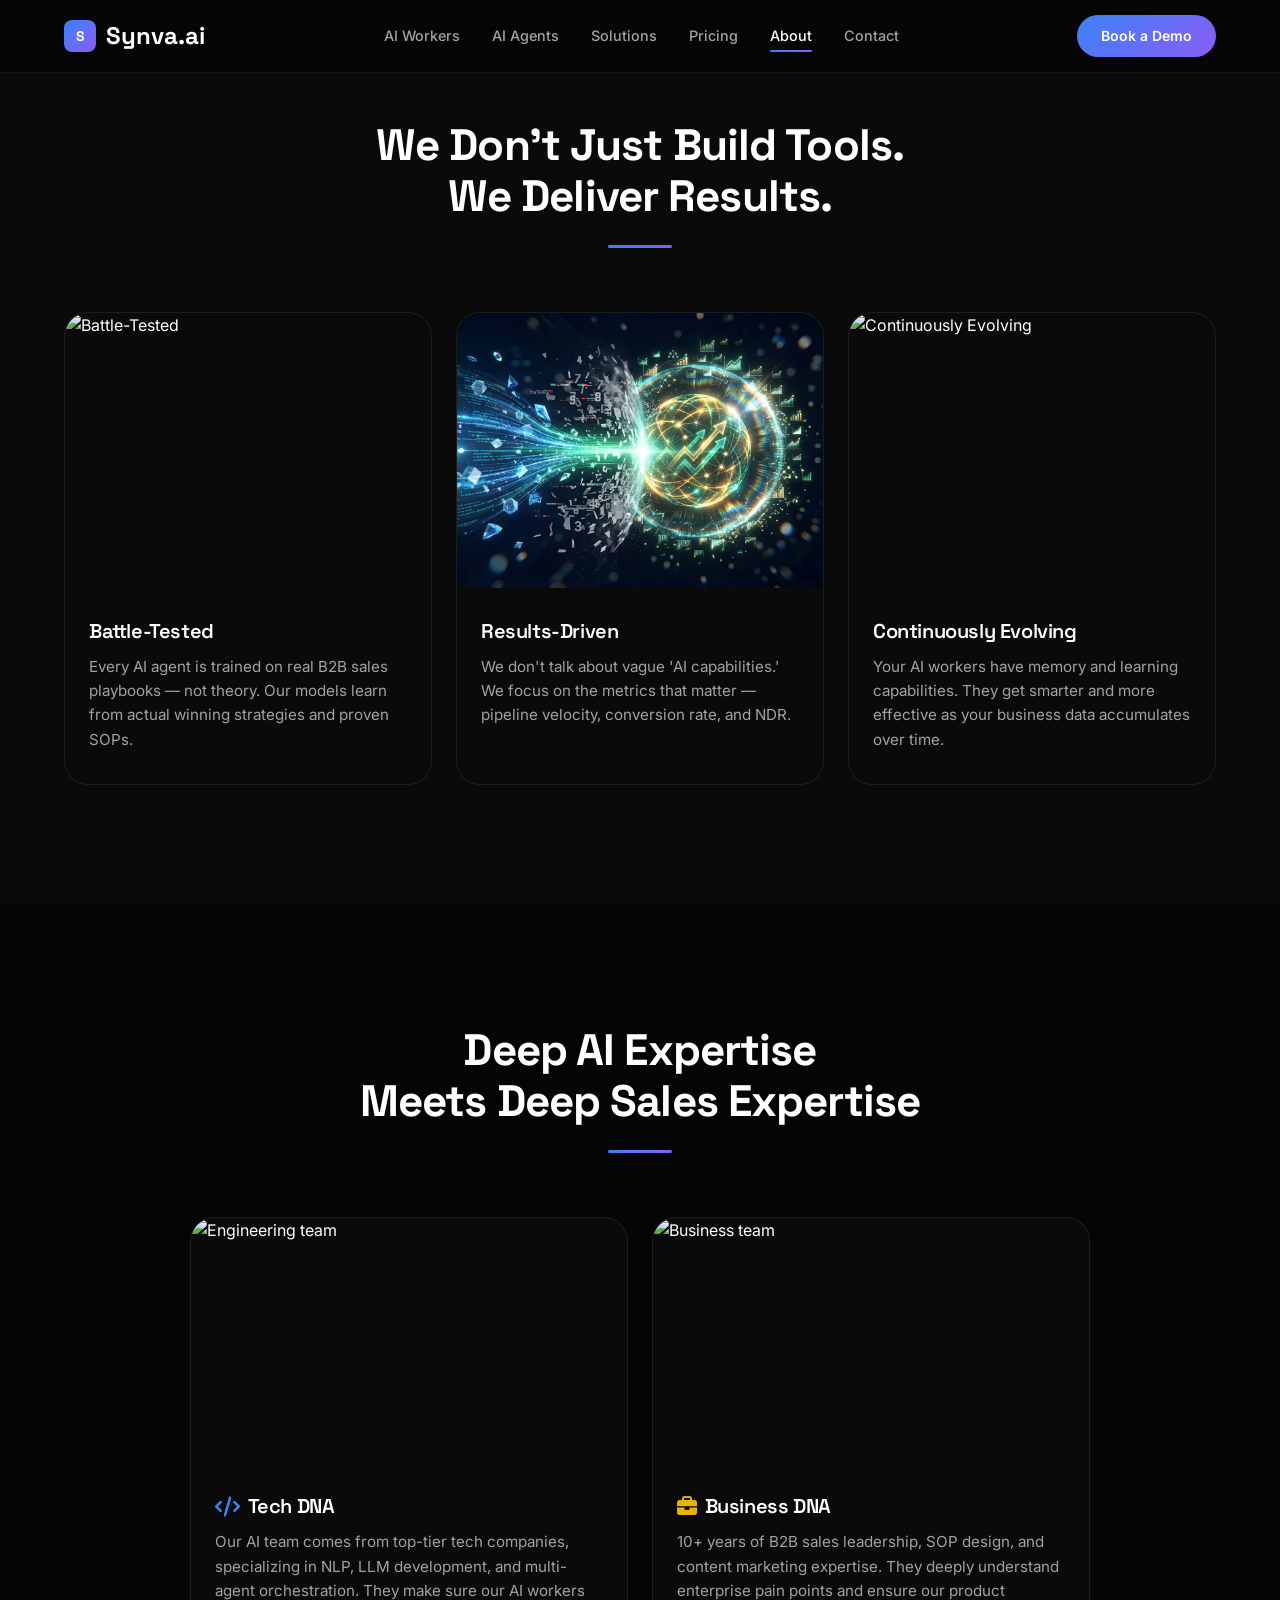
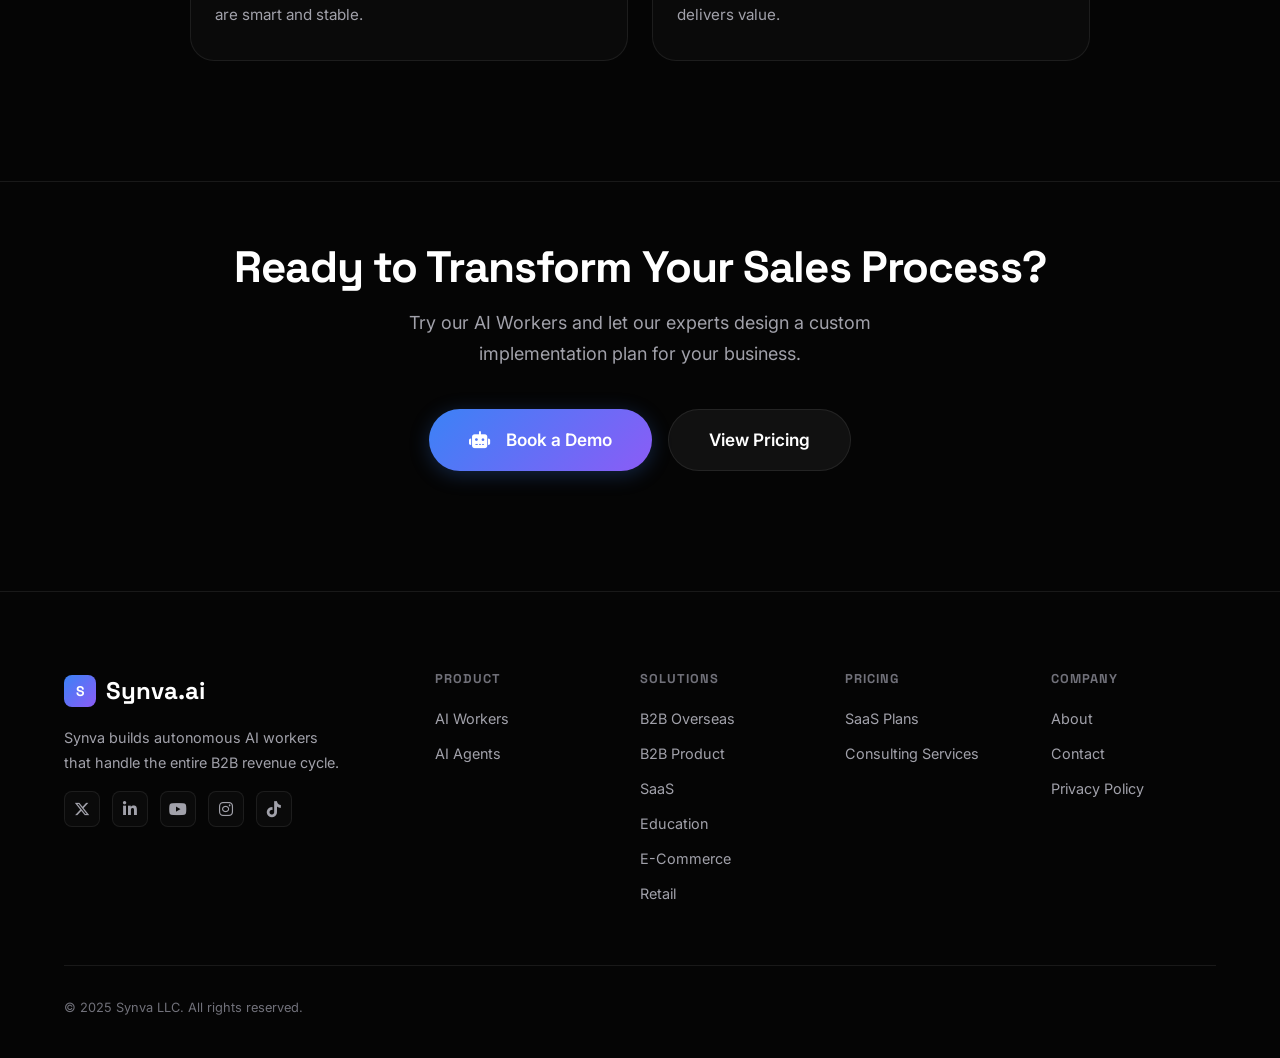
==== about.html @ fd2d0464 "feat: init english website" ====
<!DOCTYPE html>
<html lang="en">
<head>
  <meta charset="UTF-8">
  <meta name="viewport" content="width=device-width, initial-scale=1.0">
  <title>About — Bringing Human Value Back to B2B Sales | Synva.ai</title>
  <meta name="description" content="Synva was built by AI engineers and B2B sales veterans with one mission: free humans from repetitive sales tasks so they can focus on building trust and strategy.">
  <link rel="icon" href="favicon.ico">
  <link rel="stylesheet" href="css/style.css">
  <link rel="stylesheet" href="https://cdnjs.cloudflare.com/ajax/libs/font-awesome/6.5.1/css/all.min.css">
  <style>
    /* Full-width image stacking for the About page infographics */
    .about-posters {
      display: flex;
      flex-direction: column;
      align-items: center;
      width: 100%;
      max-width: var(--max-width);
      margin: 0 auto;
      padding: 40px var(--section-px);
    }
    
    .about-posters img {
      width: 100%;
      height: auto;
      display: block;
      margin-bottom: 32px;
      border-radius: var(--radius-xl);
      box-shadow: 0 10px 40px rgba(0,0,0,0.2);
    }

    .about-posters img:last-child {
      margin-bottom: 0;
    }
  </style>
</head>
<body>

  <!-- ===== Header ===== -->
  <header class="header">
    <div class="header__inner">
      <a href="index.html" class="header__logo"><div class="header__logo-icon">S</div>Synva.ai</a>
      <nav class="header__nav">
        <a href="product.html">AI Workers</a>
        <a href="agents.html">AI Agents</a>
        <a href="solutions.html">Solutions</a>
        <a href="pricing.html">Pricing</a>
        <a href="about.html" class="active">About</a>
        <a href="contact.html">Contact</a>
      </nav>
      <a href="contact.html" class="header__cta header__cta-desktop">Book a Demo</a>
      <button class="header__mobile-btn" aria-label="Toggle Menu"><span></span><span></span><span></span></button>
    </div>
  </header>

  <!-- ===== Values (3 items) ===== -->
  <section class="section section--alt">
    <div class="container">
      <div class="section-header reveal">
        <h2>We Don't Just Build Tools.<br>We Deliver Results.</h2>
        <div class="section-header__line"></div>
      </div>

      <div class="grid grid--3 reveal">
        <!-- 01 -->
        <div class="card" style="background: var(--color-bg-alt); border: 1px solid var(--color-border); padding: 0; overflow: hidden; border-radius: var(--radius-xl);">
          <div class="card__image-wrapper" style="border-radius: 0; margin-bottom: 0;">
            <img src="images/about/01%20About%20US.jpeg" alt="Battle-Tested" style="width: 100%; aspect-ratio: 4/3; object-fit: cover; display: block;">
          </div>
          <div class="card__body" style="padding: 32px 24px;">
            <h4 class="card__title" style="margin-bottom: 12px; font-size: 1.25rem;">Battle-Tested</h4>
            <p class="card__desc">Every AI agent is trained on real B2B sales playbooks — not theory. Our models learn from actual winning strategies and proven SOPs.</p>
          </div>
        </div>
        <!-- 02 -->
        <div class="card" style="background: var(--color-bg-alt); border: 1px solid var(--color-border); padding: 0; overflow: hidden; border-radius: var(--radius-xl);">
          <div class="card__image-wrapper" style="border-radius: 0; margin-bottom: 0;">
            <img src="images/about/02%20About%20US.png" alt="Results-Driven" style="width: 100%; aspect-ratio: 4/3; object-fit: cover; display: block;">
          </div>
          <div class="card__body" style="padding: 32px 24px;">
            <h4 class="card__title" style="margin-bottom: 12px; font-size: 1.25rem;">Results-Driven</h4>
            <p class="card__desc">We don't talk about vague 'AI capabilities.' We focus on the metrics that matter — pipeline velocity, conversion rate, and NDR.</p>
          </div>
        </div>
        <!-- 03 -->
        <div class="card" style="background: var(--color-bg-alt); border: 1px solid var(--color-border); padding: 0; overflow: hidden; border-radius: var(--radius-xl);">
          <div class="card__image-wrapper" style="border-radius: 0; margin-bottom: 0;">
            <img src="images/about/03%20About%20US.jpeg" alt="Continuously Evolving" style="width: 100%; aspect-ratio: 4/3; object-fit: cover; display: block;">
          </div>
          <div class="card__body" style="padding: 32px 24px;">
            <h4 class="card__title" style="margin-bottom: 12px; font-size: 1.25rem;">Continuously Evolving</h4>
            <p class="card__desc">Your AI workers have memory and learning capabilities. They get smarter and more effective as your business data accumulates over time.</p>
          </div>
        </div>
      </div>
    </div>
  </section>

  <!-- ===== Team (2 items) text + image ====== -->
  <section class="section">
    <div class="container">
      <div class="section-header reveal">
        <h2>Deep AI Expertise<br>Meets Deep Sales Expertise</h2>
        <div class="section-header__line"></div>
      </div>

      <div class="grid grid--2 reveal" style="max-width: 900px; margin: 0 auto;">
        <!-- 04 -->
        <div class="card" style="background: var(--color-bg-alt); border: 1px solid var(--color-border); padding: 0; overflow: hidden; border-radius: var(--radius-xl);">
          <div class="card__image-wrapper" style="border-radius: 0; margin-bottom: 0;">
            <img src="images/about/04%20About%20US.png" alt="Engineering team" style="width: 100%; aspect-ratio: 16/9; object-fit: cover; display: block;">
          </div>
          <div class="card__body" style="padding: 32px 24px;">
            <h4 class="card__title" style="margin-bottom: 12px; font-size: 1.25rem; display: flex; align-items: center; gap: 8px;"><i class="fas fa-code" style="color: var(--color-blue);"></i> Tech DNA</h4>
            <p class="card__desc">Our AI team comes from top-tier tech companies, specializing in NLP, LLM development, and multi-agent orchestration. They make sure our AI workers are smart and stable.</p>
          </div>
        </div>
        <!-- 05 -->
        <div class="card" style="background: var(--color-bg-alt); border: 1px solid var(--color-border); padding: 0; overflow: hidden; border-radius: var(--radius-xl);">
          <div class="card__image-wrapper" style="border-radius: 0; margin-bottom: 0;">
            <img src="images/about/05%20About%20US.jpeg" alt="Business team" style="width: 100%; aspect-ratio: 16/9; object-fit: cover; display: block;">
          </div>
          <div class="card__body" style="padding: 32px 24px;">
            <h4 class="card__title" style="margin-bottom: 12px; font-size: 1.25rem; display: flex; align-items: center; gap: 8px;"><i class="fas fa-briefcase" style="color: var(--color-yellow);"></i> Business DNA</h4>
            <p class="card__desc">10+ years of B2B sales leadership, SOP design, and content marketing expertise. They deeply understand enterprise pain points and ensure our product delivers value.</p>
          </div>
        </div>
      </div>
    </div>
  </section>

  <!-- ===== CTA ===== -->
  <section class="section section--border-top text-center" style="padding-top: 60px;">
    <div class="container reveal">
      <h2 style="margin-bottom: 16px;">Ready to Transform Your Sales Process?</h2>
      <p style="margin-bottom: 40px; max-width: 520px; margin-left: auto; margin-right: auto;">Try our AI Workers and let our experts design a custom implementation plan for your business.</p>
      <div class="hero__actions">
        <a href="contact.html" class="btn btn--primary btn--lg"><i class="fas fa-robot" style="margin-right: 8px;"></i> Book a Demo</a>
        <a href="pricing.html" class="btn btn--secondary btn--lg">View Pricing</a>
      </div>
    </div>
  </section>

  <footer class="footer">
    <div class="container">
      <div class="footer__grid">
        <div class="footer__brand">
          <a href="index.html" class="header__logo" style="margin-bottom: 8px;"><div class="header__logo-icon">S</div>Synva.ai</a>
          <p>Synva builds autonomous AI workers that handle the entire B2B revenue cycle.</p>
          <div style="display: flex; gap: 12px; margin-top: 16px;">
            <a href="#" target="_blank" aria-label="X" style="width: 36px; height: 36px; border-radius: 8px; background: var(--color-bg-alt); border: 1px solid var(--color-border); display: flex; align-items: center; justify-content: center; color: var(--color-text-secondary); transition: var(--transition-base);"><i class="fab fa-x-twitter"></i></a>
            <a href="#" target="_blank" aria-label="LinkedIn" style="width: 36px; height: 36px; border-radius: 8px; background: var(--color-bg-alt); border: 1px solid var(--color-border); display: flex; align-items: center; justify-content: center; color: var(--color-text-secondary); transition: var(--transition-base);"><i class="fab fa-linkedin-in"></i></a>
            <a href="#" target="_blank" aria-label="YouTube" style="width: 36px; height: 36px; border-radius: 8px; background: var(--color-bg-alt); border: 1px solid var(--color-border); display: flex; align-items: center; justify-content: center; color: var(--color-text-secondary); transition: var(--transition-base);"><i class="fab fa-youtube"></i></a>
            <a href="#" target="_blank" aria-label="Instagram" style="width: 36px; height: 36px; border-radius: 8px; background: var(--color-bg-alt); border: 1px solid var(--color-border); display: flex; align-items: center; justify-content: center; color: var(--color-text-secondary); transition: var(--transition-base);"><i class="fab fa-instagram"></i></a>
            <a href="#" target="_blank" aria-label="TikTok" style="width: 36px; height: 36px; border-radius: 8px; background: var(--color-bg-alt); border: 1px solid var(--color-border); display: flex; align-items: center; justify-content: center; color: var(--color-text-secondary); transition: var(--transition-base);"><i class="fab fa-tiktok"></i></a>
          </div>
        </div>
        <div><h4 class="footer__heading">Product</h4><div class="footer__links"><a href="product.html">AI Workers</a><a href="agents.html">AI Agents</a></div></div>
        <div><h4 class="footer__heading">Solutions</h4><div class="footer__links"><a href="solutions.html#b2b-overseas">B2B Overseas</a><a href="solutions.html#b2b-industrial">B2B Product</a><a href="solutions.html#saas">SaaS</a><a href="solutions.html#education">Education</a><a href="solutions.html#ecommerce">E-Commerce</a><a href="solutions.html#retail">Retail</a></div></div>
        <div><h4 class="footer__heading">Pricing</h4><div class="footer__links"><a href="pricing.html">SaaS Plans</a><a href="pricing.html">Consulting Services</a></div></div>
        <div><h4 class="footer__heading">Company</h4><div class="footer__links"><a href="about.html">About</a><a href="contact.html">Contact</a><a href="privacy.html">Privacy Policy</a></div></div>
      </div>
      <div class="footer__bottom">
        <span>&copy; 2025 Synva LLC. All rights reserved.</span>
      </div>
    </div>
  </footer>

  <script src="js/main.js"></script>
</body>
</html>
---- css/style.css ----
/* ================================================================
   Agent.AI — English Static Site
   Design System & Global Styles
   ================================================================ */

/* --- Google Fonts --- */
@import url('https://fonts.googleapis.com/css2?family=Inter:wght@300;400;500;600;700;800;900&family=Space+Grotesk:wght@400;500;600;700&display=swap');

/* --- CSS Custom Properties --- */
:root {
  /* Colors */
  --color-bg: #050505;
  --color-bg-alt: #0a0a0a;
  --color-bg-card: #111111;
  --color-bg-elevated: #1a1a1a;
  --color-text: #ffffff;
  --color-text-secondary: #a1a1aa;
  --color-text-muted: #71717a;
  --color-border: rgba(255, 255, 255, 0.08);
  --color-border-hover: rgba(255, 255, 255, 0.15);

  /* Accent Colors */
  --color-blue: #3b82f6;
  --color-blue-glow: rgba(59, 130, 246, 0.15);
  --color-purple: #8b5cf6;
  --color-purple-glow: rgba(139, 92, 246, 0.15);
  --color-green: #22c55e;
  --color-yellow: #eab308;
  --color-pink: #ec4899;

  /* Gradients */
  --gradient-accent: linear-gradient(135deg, #3b82f6, #8b5cf6);
  --gradient-accent-hover: linear-gradient(135deg, #60a5fa, #a78bfa);
  --gradient-hero-bg: radial-gradient(ellipse at top, rgba(59, 130, 246, 0.08) 0%, #050505 60%);
  --gradient-glow: radial-gradient(circle, rgba(59, 130, 246, 0.12) 0%, transparent 70%);

  /* Typography */
  --font-body: 'Inter', -apple-system, BlinkMacSystemFont, 'Segoe UI', sans-serif;
  --font-heading: 'Space Grotesk', 'Inter', sans-serif;

  /* Spacing */
  --section-py: 120px;
  --section-px: 24px;
  --max-width: 1200px;
  --max-width-narrow: 800px;

  /* Borders */
  --radius-sm: 8px;
  --radius-md: 12px;
  --radius-lg: 16px;
  --radius-xl: 24px;
  --radius-full: 9999px;

  /* Transitions */
  --transition-fast: 150ms ease;
  --transition-base: 300ms ease;
  --transition-slow: 500ms cubic-bezier(0.4, 0, 0.2, 1);
}

/* --- Reset & Base --- */
*,
*::before,
*::after {
  margin: 0;
  padding: 0;
  box-sizing: border-box;
}

html {
  scroll-behavior: smooth;
  -webkit-font-smoothing: antialiased;
  -moz-osx-font-smoothing: grayscale;
}

body {
  font-family: var(--font-body);
  background: var(--color-bg);
  color: var(--color-text);
  line-height: 1.6;
  overflow-x: hidden;
}

a {
  color: inherit;
  text-decoration: none;
}

img {
  max-width: 100%;
  display: block;
}

ul, ol {
  list-style: none;
}

button {
  font-family: inherit;
  cursor: pointer;
  border: none;
  background: none;
}

/* --- Typography --- */
h1, h2, h3, h4, h5, h6 {
  font-family: var(--font-heading);
  font-weight: 700;
  line-height: 1.15;
  letter-spacing: -0.02em;
}

h1 { font-size: clamp(2.5rem, 6vw, 4.5rem); }
h2 { font-size: clamp(1.75rem, 4vw, 2.75rem); }
h3 { font-size: clamp(1.25rem, 2.5vw, 1.75rem); }
h4 { font-size: 1.125rem; }

p {
  color: var(--color-text-secondary);
  font-size: 1.125rem;
  line-height: 1.7;
}

.text-gradient {
  background: var(--gradient-accent);
  -webkit-background-clip: text;
  -webkit-text-fill-color: transparent;
  background-clip: text;
}

.text-muted {
  color: var(--color-text-muted);
}

/* --- Layout --- */
.container {
  max-width: var(--max-width);
  margin: 0 auto;
  padding: 0 var(--section-px);
}

.container--narrow {
  max-width: var(--max-width-narrow);
}

.section {
  padding: var(--section-py) 0;
  position: relative;
}

.section--alt {
  background: var(--color-bg-alt);
}

.section--border-top {
  border-top: 1px solid var(--color-border);
}

.text-center {
  text-align: center;
}

/* --- Header / Navigation --- */
.header {
  position: fixed;
  top: 0;
  left: 0;
  right: 0;
  z-index: 1000;
  background: rgba(5, 5, 5, 0.8);
  backdrop-filter: blur(20px);
  -webkit-backdrop-filter: blur(20px);
  border-bottom: 1px solid var(--color-border);
  transition: var(--transition-base);
}

.header__inner {
  max-width: var(--max-width);
  margin: 0 auto;
  padding: 0 var(--section-px);
  display: flex;
  align-items: center;
  justify-content: space-between;
  height: 72px;
}

.header__logo {
  font-family: var(--font-heading);
  font-size: 1.5rem;
  font-weight: 700;
  color: var(--color-text);
  display: flex;
  align-items: center;
  gap: 10px;
}

.header__logo-icon {
  width: 32px;
  height: 32px;
  background: var(--gradient-accent);
  border-radius: var(--radius-sm);
  display: flex;
  align-items: center;
  justify-content: center;
  font-size: 0.875rem;
  font-weight: 800;
}

.header__nav {
  display: flex;
  align-items: center;
  gap: 32px;
}

.header__nav a {
  font-size: 0.9rem;
  font-weight: 500;
  color: var(--color-text-secondary);
  transition: var(--transition-fast);
  position: relative;
}

.header__nav a:hover,
.header__nav a.active {
  color: var(--color-text);
}

.header__nav a::after {
  content: '';
  position: absolute;
  bottom: -4px;
  left: 0;
  width: 0;
  height: 2px;
  background: var(--gradient-accent);
  transition: var(--transition-base);
  border-radius: 1px;
}

.header__nav a:hover::after,
.header__nav a.active::after {
  width: 100%;
}

.header__cta {
  display: inline-flex;
  align-items: center;
  gap: 8px;
  padding: 10px 24px;
  background: var(--gradient-accent);
  color: white;
  font-size: 0.875rem;
  font-weight: 600;
  border-radius: var(--radius-full);
  transition: var(--transition-base);
}

.header__cta:hover {
  background: var(--gradient-accent-hover);
  transform: translateY(-1px);
  box-shadow: 0 8px 30px rgba(59, 130, 246, 0.3);
}

/* Mobile Menu Button */
.header__mobile-btn {
  display: none;
  flex-direction: column;
  gap: 5px;
  padding: 4px;
  cursor: pointer;
}

.header__mobile-btn span {
  display: block;
  width: 24px;
  height: 2px;
  background: var(--color-text);
  border-radius: 2px;
  transition: var(--transition-base);
}

/* --- Buttons --- */
.btn {
  display: inline-flex;
  align-items: center;
  justify-content: center;
  gap: 8px;
  font-family: var(--font-body);
  font-weight: 600;
  border-radius: var(--radius-full);
  transition: var(--transition-base);
  cursor: pointer;
  white-space: nowrap;
}

.btn--lg {
  padding: 16px 40px;
  font-size: 1.075rem;
}

.btn--md {
  padding: 12px 28px;
  font-size: 0.95rem;
}

.btn--sm {
  padding: 8px 20px;
  font-size: 0.85rem;
}

.btn--primary {
  background: var(--gradient-accent);
  color: white;
  box-shadow: 0 4px 20px rgba(59, 130, 246, 0.25);
}

.btn--primary:hover {
  background: var(--gradient-accent-hover);
  transform: translateY(-2px);
  box-shadow: 0 8px 30px rgba(59, 130, 246, 0.4);
}

.btn--secondary {
  background: rgba(255, 255, 255, 0.05);
  color: white;
  border: 1px solid var(--color-border);
}

.btn--secondary:hover {
  background: rgba(255, 255, 255, 0.1);
  border-color: var(--color-border-hover);
}

.btn--white {
  background: white;
  color: #0a0a0a;
}

.btn--white:hover {
  background: #f0f0f0;
  transform: translateY(-2px);
  box-shadow: 0 8px 30px rgba(255, 255, 255, 0.15);
}

.btn--outline-blue {
  background: transparent;
  color: var(--color-blue);
  border: 1px solid var(--color-blue);
}

.btn--outline-blue:hover {
  background: var(--color-blue);
  color: white;
}

/* --- Cards --- */
.card {
  background: transparent;
  border: 1px solid transparent;
  border-radius: var(--radius-xl);
  overflow: hidden;
  transition: var(--transition-base);
}

.card:hover {
  transform: translateY(-4px);
}

.card__image {
  width: 100%;
  height: auto;
  opacity: 1;
  display: block;
  transition: var(--transition-slow);
}

.card:hover .card__image {
  opacity: 1;
  transform: scale(1.03);
}

.card__image-wrapper {
  overflow: hidden;
  position: relative;
  border-radius: var(--radius-xl);
  isolation: isolate;
  transform: translateZ(0);
}

.card__body {
  padding: 24px;
}

.card__title {
  font-size: 1.25rem;
  font-weight: 600;
  margin-bottom: 8px;
}

.card__desc {
  font-size: 0.95rem;
  color: var(--color-text-secondary);
  line-height: 1.6;
}

/* --- Badge / Tag --- */
.badge {
  display: inline-flex;
  align-items: center;
  gap: 6px;
  padding: 6px 14px;
  font-size: 0.75rem;
  font-weight: 600;
  border-radius: var(--radius-full);
  text-transform: uppercase;
  letter-spacing: 0.05em;
}

.badge--blue {
  background: rgba(59, 130, 246, 0.12);
  color: #60a5fa;
  border: 1px solid rgba(59, 130, 246, 0.25);
}

.badge--purple {
  background: rgba(139, 92, 246, 0.12);
  color: #a78bfa;
  border: 1px solid rgba(139, 92, 246, 0.25);
}

.badge--yellow {
  background: rgba(234, 179, 8, 0.12);
  color: #facc15;
  border: 1px solid rgba(234, 179, 8, 0.25);
}

.badge--green {
  background: rgba(34, 197, 94, 0.12);
  color: #4ade80;
  border: 1px solid rgba(34, 197, 94, 0.25);
}

/* --- Agent Pill (Product page agent buttons) --- */
.agent-pill {
  display: inline-flex;
  align-items: center;
  gap: 6px;
  padding: 8px 16px;
  font-size: 0.85rem;
  font-weight: 500;
  border-radius: var(--radius-md);
  transition: var(--transition-base);
  cursor: default;
}

.agent-pill--active {
  background: rgba(139, 92, 246, 0.1);
  border: 1px solid rgba(139, 92, 246, 0.25);
  color: #c4b5fd;
}

.agent-pill--active:hover {
  background: var(--color-purple);
  color: white;
  border-color: var(--color-purple);
}

.agent-pill--passive {
  background: rgba(59, 130, 246, 0.1);
  border: 1px solid rgba(59, 130, 246, 0.25);
  color: #93c5fd;
}

.agent-pill--passive:hover {
  background: var(--color-blue);
  color: white;
  border-color: var(--color-blue);
}

/* --- Hero Section --- */
.hero {
  position: relative;
  padding-top: 180px;
  padding-bottom: var(--section-py);
  overflow: hidden;
}

.hero__bg {
  position: absolute;
  inset: 0;
  background: var(--gradient-hero-bg);
  z-index: -1;
}

.hero__title {
  max-width: 900px;
  margin: 0 auto 24px;
}

.hero__subtitle {
  max-width: 640px;
  margin: 0 auto 48px;
  font-size: 1.2rem;
}

.hero__actions {
  display: flex;
  justify-content: center;
  gap: 16px;
  flex-wrap: wrap;
}

.hero__media {
  max-width: 100%;
  margin: 56px auto 0;
  position: relative;
  border-radius: var(--radius-xl);
  overflow: hidden;
  height: max-content;
  isolation: isolate;
  transform: translateZ(0);
}

.hero__media img {
  width: 100%;
  height: 100%;
  object-fit: cover;
  opacity: 0.6;
  transition: var(--transition-slow);
}

.hero__media:hover img {
  opacity: 0.4;
}

.hero__media-overlay {
  position: absolute;
  inset: 0;
  display: flex;
  flex-direction: column;
  align-items: center;
  justify-content: center;
  gap: 12px;
}

.hero__play-btn {
  width: 72px;
  height: 72px;
  border-radius: 50%;
  background: rgba(255, 255, 255, 0.1);
  backdrop-filter: blur(8px);
  border: 1px solid rgba(255, 255, 255, 0.2);
  display: flex;
  align-items: center;
  justify-content: center;
  font-size: 1.5rem;
  color: white;
  transition: var(--transition-base);
}

.hero__media:hover .hero__play-btn {
  transform: scale(1.1);
  background: rgba(255, 255, 255, 0.15);
}

/* --- Grid Layouts --- */
.grid {
  display: grid;
  gap: 24px;
}

.grid--2 { grid-template-columns: repeat(2, 1fr); }
.grid--3 { grid-template-columns: repeat(3, 1fr); }
.grid--4 { grid-template-columns: repeat(4, 1fr); }

/* --- Stats / Metrics --- */
.stat {
  text-align: center;
  padding: 32px;
}

.stat__value {
  font-family: var(--font-heading);
  font-size: 3.5rem;
  font-weight: 800;
  background: var(--gradient-accent);
  -webkit-background-clip: text;
  -webkit-text-fill-color: transparent;
  background-clip: text;
  margin-bottom: 8px;
}

.stat__label {
  font-size: 0.9rem;
  color: var(--color-text-muted);
  text-transform: uppercase;
  letter-spacing: 0.1em;
  font-weight: 600;
}

/* --- Media with Metric Overlay --- */
.media-showcase {
  position: relative;
  width: 100%;
  border-radius: var(--radius-xl);
  overflow: hidden;
  height: max-content;
  isolation: isolate;
  transform: translateZ(0);
}

.media-showcase img {
  width: 100%;
  height: 100%;
  object-fit: cover;
  opacity: 1;
  transition: var(--transition-slow);
}

.media-showcase:hover img {
  opacity: 0.8;
}

.media-showcase__overlay {
  position: absolute;
  inset: 0;
  display: flex;
  align-items: center;
  justify-content: center;
}

.media-showcase__metric {
  background: rgba(0, 0, 0, 0.6);
  backdrop-filter: blur(12px);
  padding: 24px 40px;
  border-radius: var(--radius-xl);
  border: 1px solid var(--color-border);
  text-align: center;
}

.media-showcase__metric-value {
  font-family: var(--font-heading);
  font-size: 3rem;
  font-weight: 800;
  color: white;
  margin-bottom: 4px;
}

.media-showcase__metric-label {
  font-size: 0.8rem;
  color: var(--color-text-muted);
  text-transform: uppercase;
  letter-spacing: 0.15em;
  font-weight: 700;
}

/* --- Split Section (Image + Text) --- */
.split {
  display: flex;
  align-items: center;
  gap: 64px;
}

.split--reverse {
  flex-direction: row-reverse;
}

.split__content {
  flex: 1;
}

.split__media {
  flex: 1;
  position: relative;
  border-radius: var(--radius-xl);
  overflow: hidden;
  height: max-content;
  align-self: center;
  isolation: isolate;
  transform: translateZ(0);
}

.split__media img {
  width: 100%;
  height: auto;
  display: block;
  opacity: 1;
  transition: var(--transition-slow);
}

.split__media:hover img {
  transform: scale(1.05);
}

/* --- Logo Bar / Social Proof --- */
.logo-bar {
  display: flex;
  align-items: center;
  justify-content: center;
  flex-wrap: wrap;
  gap: 48px;
  padding: 40px 0;
  opacity: 0.5;
}

.logo-bar img {
  height: 28px;
  filter: brightness(0) invert(1);
  opacity: 0.6;
  transition: var(--transition-base);
}

.logo-bar img:hover {
  opacity: 1;
}

/* --- Footer --- */
.footer {
  background: var(--color-bg);
  border-top: 1px solid var(--color-border);
  padding: 80px 0 40px;
}

.footer__grid {
  display: grid;
  grid-template-columns: 2fr 1fr 1fr 1fr 1fr;
  gap: 40px;
  margin-bottom: 60px;
}

.footer__brand p {
  font-size: 0.9rem;
  margin-top: 16px;
  max-width: 280px;
}

.footer__heading {
  font-size: 0.8rem;
  font-weight: 700;
  text-transform: uppercase;
  letter-spacing: 0.08em;
  color: var(--color-text-muted);
  margin-bottom: 20px;
}

.footer__links {
  display: flex;
  flex-direction: column;
  gap: 12px;
}

.footer__links a {
  font-size: 0.9rem;
  color: var(--color-text-secondary);
  transition: var(--transition-fast);
}

.footer__links a:hover {
  color: var(--color-text);
}

.footer__bottom {
  display: flex;
  align-items: center;
  justify-content: space-between;
  padding-top: 32px;
  border-top: 1px solid var(--color-border);
  font-size: 0.8rem;
  color: var(--color-text-muted);
}

.footer__social {
  display: flex;
  gap: 16px;
}

.footer__social a {
  width: 36px;
  height: 36px;
  border-radius: 50%;
  background: rgba(255, 255, 255, 0.05);
  border: 1px solid var(--color-border);
  display: flex;
  align-items: center;
  justify-content: center;
  color: var(--color-text-secondary);
  font-size: 0.9rem;
  transition: var(--transition-base);
}

.footer__social a:hover {
  background: rgba(255, 255, 255, 0.1);
  color: white;
  border-color: var(--color-border-hover);
}

/* --- Pricing Cards --- */
.pricing-card {
  background: var(--color-bg-alt);
  border: 1px solid var(--color-border);
  border-radius: var(--radius-xl);
  padding: 40px;
  display: flex;
  flex-direction: column;
  position: relative;
  overflow: hidden;
  transition: var(--transition-base);
}

.pricing-card:hover {
  border-color: var(--color-border-hover);
  transform: translateY(-4px);
}

.pricing-card--featured {
  background: #1a1500;
  border: 2px solid var(--color-yellow);
  transform: translateY(-8px);
  box-shadow: 0 20px 60px rgba(234, 179, 8, 0.1);
}

.pricing-card--featured:hover {
  transform: translateY(-12px);
}

.pricing-card__popular {
  position: absolute;
  top: 0;
  right: 0;
  background: var(--color-yellow);
  color: #0a0a0a;
  font-size: 0.75rem;
  font-weight: 700;
  padding: 6px 16px;
  border-radius: 0 var(--radius-xl) 0 var(--radius-lg);
}

.pricing-card__name {
  font-size: 1.75rem;
  font-weight: 700;
  margin-bottom: 4px;
}

.pricing-card__price {
  font-family: var(--font-heading);
  font-size: 3rem;
  font-weight: 800;
  margin: 16px 0;
}

.pricing-card__price span {
  font-size: 0.9rem;
  font-weight: 400;
  color: var(--color-text-muted);
}

.pricing-card__features {
  flex: 1;
  margin: 24px 0 32px;
  display: flex;
  flex-direction: column;
  gap: 14px;
}

.pricing-card__features li {
  display: flex;
  align-items: center;
  gap: 10px;
  font-size: 0.95rem;
  color: var(--color-text-secondary);
}

.pricing-card__features li::before {
  content: '✓';
  color: var(--color-green);
  font-weight: 700;
  font-size: 0.85rem;
}

/* --- Contact Form --- */
.contact-form {
  max-width: 560px;
  margin: 0 auto;
  display: flex;
  flex-direction: column;
  gap: 20px;
}

.form-group {
  display: flex;
  flex-direction: column;
  gap: 8px;
}

.form-group label {
  font-size: 0.85rem;
  font-weight: 600;
  color: var(--color-text-secondary);
}

.form-group input,
.form-group textarea,
.form-group select {
  padding: 14px 18px;
  background: var(--color-bg-alt);
  border: 1px solid var(--color-border);
  border-radius: var(--radius-md);
  color: var(--color-text);
  font-family: var(--font-body);
  font-size: 0.95rem;
  transition: var(--transition-base);
  outline: none;
}

.form-group input:focus,
.form-group textarea:focus,
.form-group select:focus {
  border-color: var(--color-blue);
  box-shadow: 0 0 0 3px var(--color-blue-glow);
}

.form-group textarea {
  resize: vertical;
  min-height: 120px;
}

.form-row {
  display: grid;
  grid-template-columns: 1fr 1fr;
  gap: 20px;
}

/* --- Section Headers --- */
.section-header {
  text-align: center;
  max-width: 700px;
  margin: 0 auto 64px;
}

.section-header h2 {
  margin-bottom: 16px;
}

.section-header p {
  font-size: 1.1rem;
}

.section-header__line {
  width: 64px;
  height: 3px;
  background: var(--gradient-accent);
  margin: 24px auto 0;
  border-radius: 2px;
}

/* --- Scroll Animations --- */
.reveal {
  opacity: 0;
  transform: translateY(30px);
  transition: opacity 0.8s cubic-bezier(0.4, 0, 0.2, 1),
              transform 0.8s cubic-bezier(0.4, 0, 0.2, 1);
}

.reveal.visible {
  opacity: 1;
  transform: translateY(0);
}

.reveal-delay-1 { transition-delay: 0.1s; }
.reveal-delay-2 { transition-delay: 0.2s; }
.reveal-delay-3 { transition-delay: 0.3s; }
.reveal-delay-4 { transition-delay: 0.4s; }

/* --- Skill Tag --- */
.skill-tag {
  display: inline-block;
  padding: 8px 16px;
  background: var(--color-bg-card);
  border: 1px solid var(--color-border);
  border-radius: var(--radius-md);
  font-size: 0.85rem;
  color: var(--color-text-secondary);
  transition: var(--transition-base);
}

.skill-tag:hover {
  border-color: var(--color-border-hover);
  color: white;
}

/* --- Step / Process --- */
.step-badge {
  display: inline-block;
  padding: 4px 14px;
  font-size: 0.7rem;
  font-weight: 700;
  letter-spacing: 0.12em;
  text-transform: uppercase;
  border-radius: var(--radius-full);
  border: 1px solid;
  margin-bottom: 16px;
}

.step-badge--blue {
  color: var(--color-blue);
  border-color: rgba(59, 130, 246, 0.3);
}

.step-badge--purple {
  color: var(--color-purple);
  border-color: rgba(139, 92, 246, 0.3);
}

.step-badge--pink {
  color: var(--color-pink);
  border-color: rgba(236, 72, 153, 0.3);
}

/* --- FAQ Section --- */
.faq-item {
  border-bottom: 1px solid var(--color-border);
  padding: 24px 0;
}

.faq-question {
  display: flex;
  align-items: center;
  justify-content: space-between;
  width: 100%;
  text-align: left;
  font-size: 1.1rem;
  font-weight: 600;
  color: var(--color-text);
  cursor: pointer;
  padding: 0;
}

.faq-question::after {
  content: '+';
  font-size: 1.5rem;
  color: var(--color-text-muted);
  transition: var(--transition-base);
  flex-shrink: 0;
  margin-left: 16px;
}

.faq-item.open .faq-question::after {
  content: '−';
  color: var(--color-blue);
}

.faq-answer {
  max-height: 0;
  overflow: hidden;
  transition: max-height 0.4s ease, padding 0.4s ease;
}

.faq-item.open .faq-answer {
  max-height: 300px;
  padding-top: 16px;
}

.faq-answer p {
  font-size: 0.95rem;
  color: var(--color-text-secondary);
  line-height: 1.7;
}

/* --- Contact Info Bar --- */
.contact-bar {
  display: inline-flex;
  flex-wrap: wrap;
  justify-content: center;
  align-items: center;
  gap: 24px;
  background: rgba(255, 255, 255, 0.03);
  backdrop-filter: blur(12px);
  border: 1px solid var(--color-border);
  padding: 20px 40px;
  border-radius: var(--radius-full);
  font-size: 0.9rem;
}

.contact-bar__item {
  display: flex;
  align-items: center;
  gap: 8px;
  color: var(--color-text-secondary);
  transition: var(--transition-fast);
}

.contact-bar__item:hover {
  color: white;
}

.contact-bar__item i {
  color: var(--color-blue);
}

.contact-bar__divider {
  width: 1px;
  height: 20px;
  background: var(--color-border);
}

/* ================================================================
   Responsive Design
   ================================================================ */

@media (max-width: 1024px) {
  :root {
    --section-py: 80px;
  }

  .grid--4 { grid-template-columns: repeat(2, 1fr); }

  .split {
    flex-direction: column;
    gap: 40px;
  }

  .split--reverse {
    flex-direction: column;
  }

  .footer__grid {
    grid-template-columns: 1fr 1fr;
    gap: 32px;
  }

  .footer__brand {
    grid-column: 1 / -1;
  }
}

@media (max-width: 768px) {
  :root {
    --section-py: 64px;
    --section-px: 16px;
  }

  .hero {
    padding-top: 140px;
  }

  .header__nav {
    display: none;
    position: fixed;
    top: 72px;
    left: 0;
    right: 0;
    bottom: 0;
    background: rgba(5, 5, 5, 0.98);
    backdrop-filter: blur(20px);
    flex-direction: column;
    align-items: center;
    justify-content: center;
    gap: 32px;
  }

  .header__nav.open {
    display: flex;
  }

  .header__nav a {
    font-size: 1.2rem;
  }

  .header__mobile-btn {
    display: flex;
  }

  .header__cta-desktop {
    display: none;
  }

  .grid--2,
  .grid--3,
  .grid--4 {
    grid-template-columns: 1fr;
  }

  .hero__actions {
    flex-direction: column;
    align-items: center;
  }

  .stat__value {
    font-size: 2.5rem;
  }

  .contact-bar {
    flex-direction: column;
    border-radius: var(--radius-xl);
    padding: 24px;
  }

  .contact-bar__divider {
    display: none;
  }

  .form-row {
    grid-template-columns: 1fr;
  }

  .footer__grid {
    grid-template-columns: 1fr;
  }

  .footer__bottom {
    flex-direction: column;
    gap: 16px;
    text-align: center;
  }

  .pricing-card--featured {
    transform: none;
  }

  .pricing-card--featured:hover {
    transform: translateY(-4px);
  }
}

@media (max-width: 480px) {
  h1 { font-size: 2rem; }
  h2 { font-size: 1.5rem; }

  .hero__subtitle {
    font-size: 1rem;
  }

  .btn--lg {
    padding: 14px 32px;
    font-size: 0.95rem;
  }
}
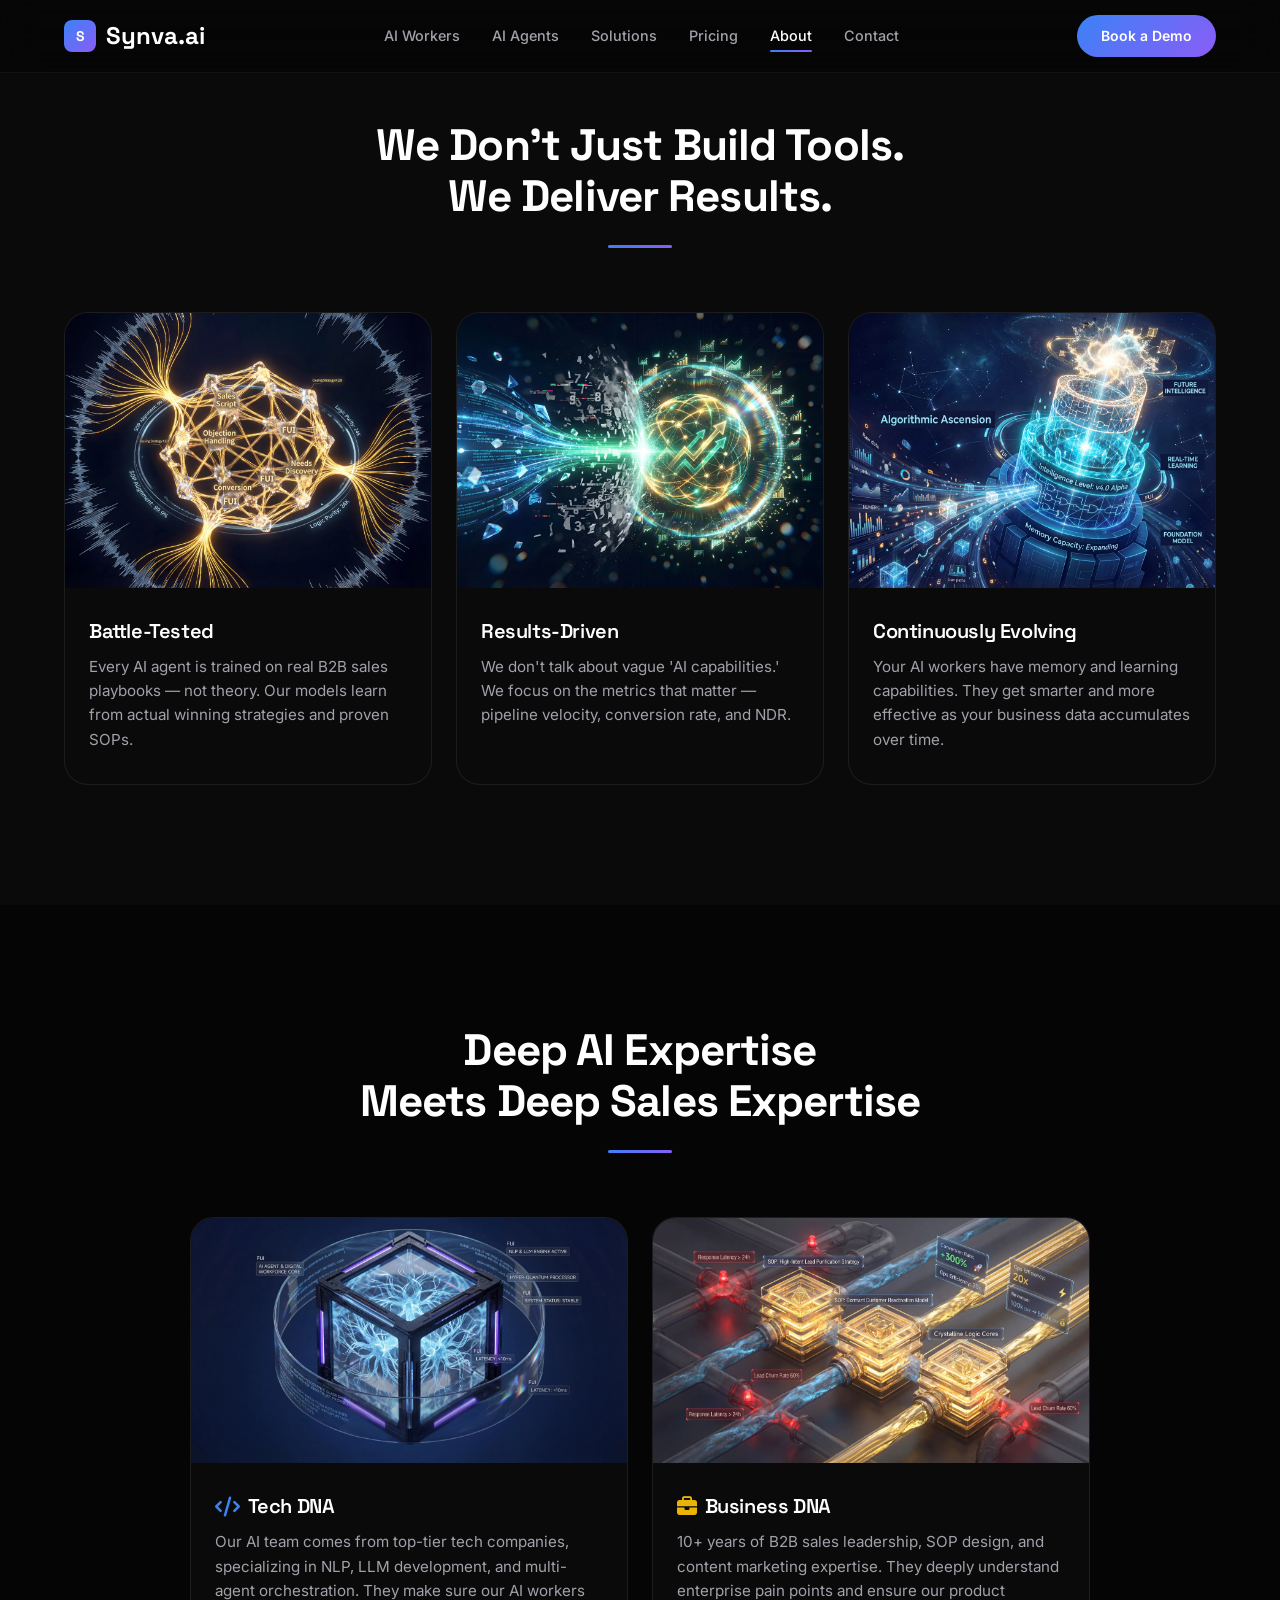
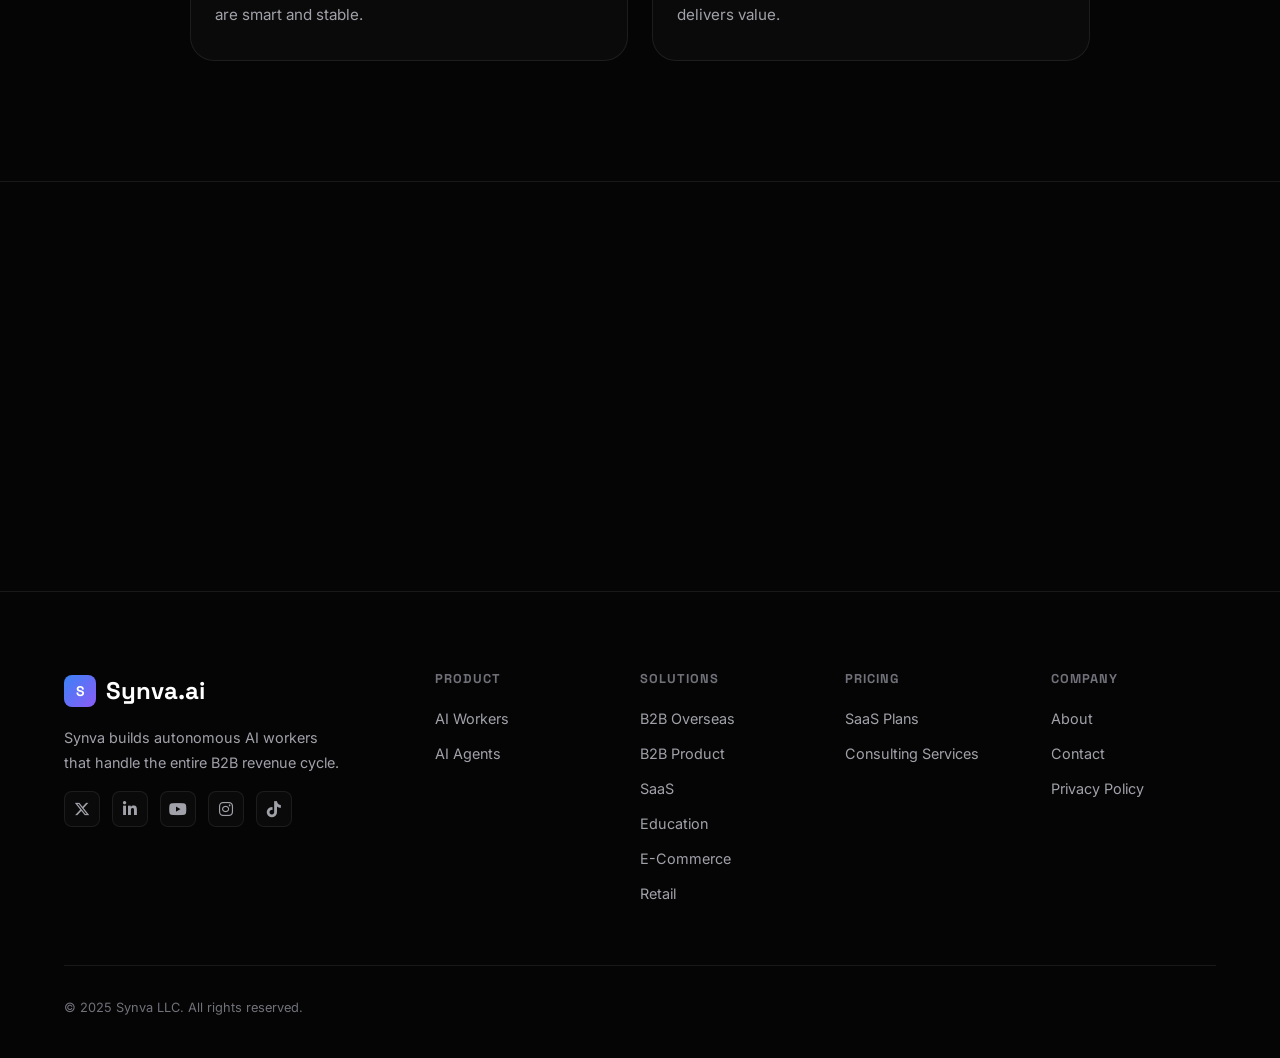
==== commit 75bccc5b: "perf: compress all images to webp to improve page loading speed" ====
--- a/about.html
+++ b/about.html
@@ -65,7 +65,7 @@
         <!-- 01 -->
         <div class="card" style="background: var(--color-bg-alt); border: 1px solid var(--color-border); padding: 0; overflow: hidden; border-radius: var(--radius-xl);">
           <div class="card__image-wrapper" style="border-radius: 0; margin-bottom: 0;">
-            <img src="images/about/01%20About%20US.jpeg" alt="Battle-Tested" style="width: 100%; aspect-ratio: 4/3; object-fit: cover; display: block;">
+            <img src="images/about/01%20About%20US.webp" alt="Battle-Tested" style="width: 100%; aspect-ratio: 4/3; object-fit: cover; display: block;">
           </div>
           <div class="card__body" style="padding: 32px 24px;">
             <h4 class="card__title" style="margin-bottom: 12px; font-size: 1.25rem;">Battle-Tested</h4>
@@ -75,7 +75,7 @@
         <!-- 02 -->
         <div class="card" style="background: var(--color-bg-alt); border: 1px solid var(--color-border); padding: 0; overflow: hidden; border-radius: var(--radius-xl);">
           <div class="card__image-wrapper" style="border-radius: 0; margin-bottom: 0;">
-            <img src="images/about/02%20About%20US.png" alt="Results-Driven" style="width: 100%; aspect-ratio: 4/3; object-fit: cover; display: block;">
+            <img src="images/about/02%20About%20US.webp" alt="Results-Driven" style="width: 100%; aspect-ratio: 4/3; object-fit: cover; display: block;">
           </div>
           <div class="card__body" style="padding: 32px 24px;">
             <h4 class="card__title" style="margin-bottom: 12px; font-size: 1.25rem;">Results-Driven</h4>
@@ -85,7 +85,7 @@
         <!-- 03 -->
         <div class="card" style="background: var(--color-bg-alt); border: 1px solid var(--color-border); padding: 0; overflow: hidden; border-radius: var(--radius-xl);">
           <div class="card__image-wrapper" style="border-radius: 0; margin-bottom: 0;">
-            <img src="images/about/03%20About%20US.jpeg" alt="Continuously Evolving" style="width: 100%; aspect-ratio: 4/3; object-fit: cover; display: block;">
+            <img src="images/about/03%20About%20US.webp" alt="Continuously Evolving" style="width: 100%; aspect-ratio: 4/3; object-fit: cover; display: block;">
           </div>
           <div class="card__body" style="padding: 32px 24px;">
             <h4 class="card__title" style="margin-bottom: 12px; font-size: 1.25rem;">Continuously Evolving</h4>
@@ -108,7 +108,7 @@
         <!-- 04 -->
         <div class="card" style="background: var(--color-bg-alt); border: 1px solid var(--color-border); padding: 0; overflow: hidden; border-radius: var(--radius-xl);">
           <div class="card__image-wrapper" style="border-radius: 0; margin-bottom: 0;">
-            <img src="images/about/04%20About%20US.png" alt="Engineering team" style="width: 100%; aspect-ratio: 16/9; object-fit: cover; display: block;">
+            <img src="images/about/04%20About%20US.webp" alt="Engineering team" style="width: 100%; aspect-ratio: 16/9; object-fit: cover; display: block;">
           </div>
           <div class="card__body" style="padding: 32px 24px;">
             <h4 class="card__title" style="margin-bottom: 12px; font-size: 1.25rem; display: flex; align-items: center; gap: 8px;"><i class="fas fa-code" style="color: var(--color-blue);"></i> Tech DNA</h4>
@@ -118,7 +118,7 @@
         <!-- 05 -->
         <div class="card" style="background: var(--color-bg-alt); border: 1px solid var(--color-border); padding: 0; overflow: hidden; border-radius: var(--radius-xl);">
           <div class="card__image-wrapper" style="border-radius: 0; margin-bottom: 0;">
-            <img src="images/about/05%20About%20US.jpeg" alt="Business team" style="width: 100%; aspect-ratio: 16/9; object-fit: cover; display: block;">
+            <img src="images/about/05%20About%20US.webp" alt="Business team" style="width: 100%; aspect-ratio: 16/9; object-fit: cover; display: block;">
           </div>
           <div class="card__body" style="padding: 32px 24px;">
             <h4 class="card__title" style="margin-bottom: 12px; font-size: 1.25rem; display: flex; align-items: center; gap: 8px;"><i class="fas fa-briefcase" style="color: var(--color-yellow);"></i> Business DNA</h4>
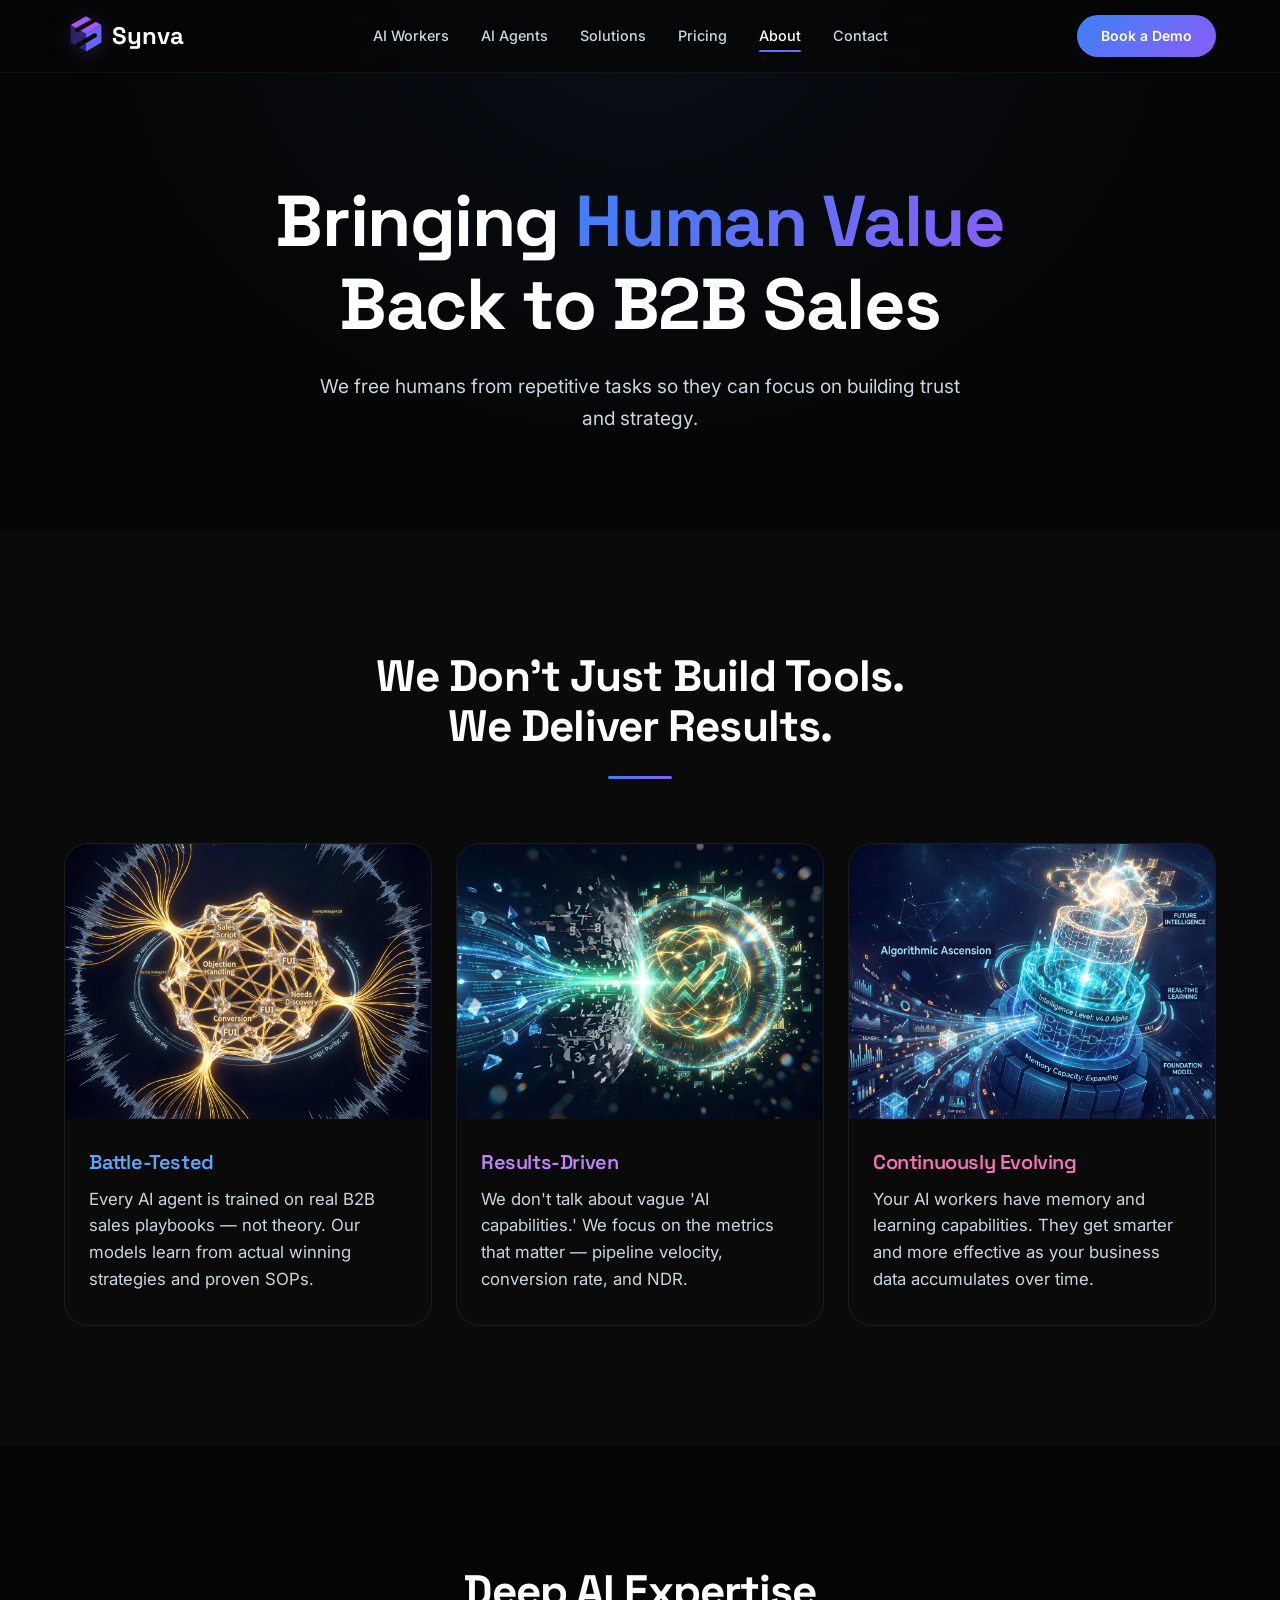
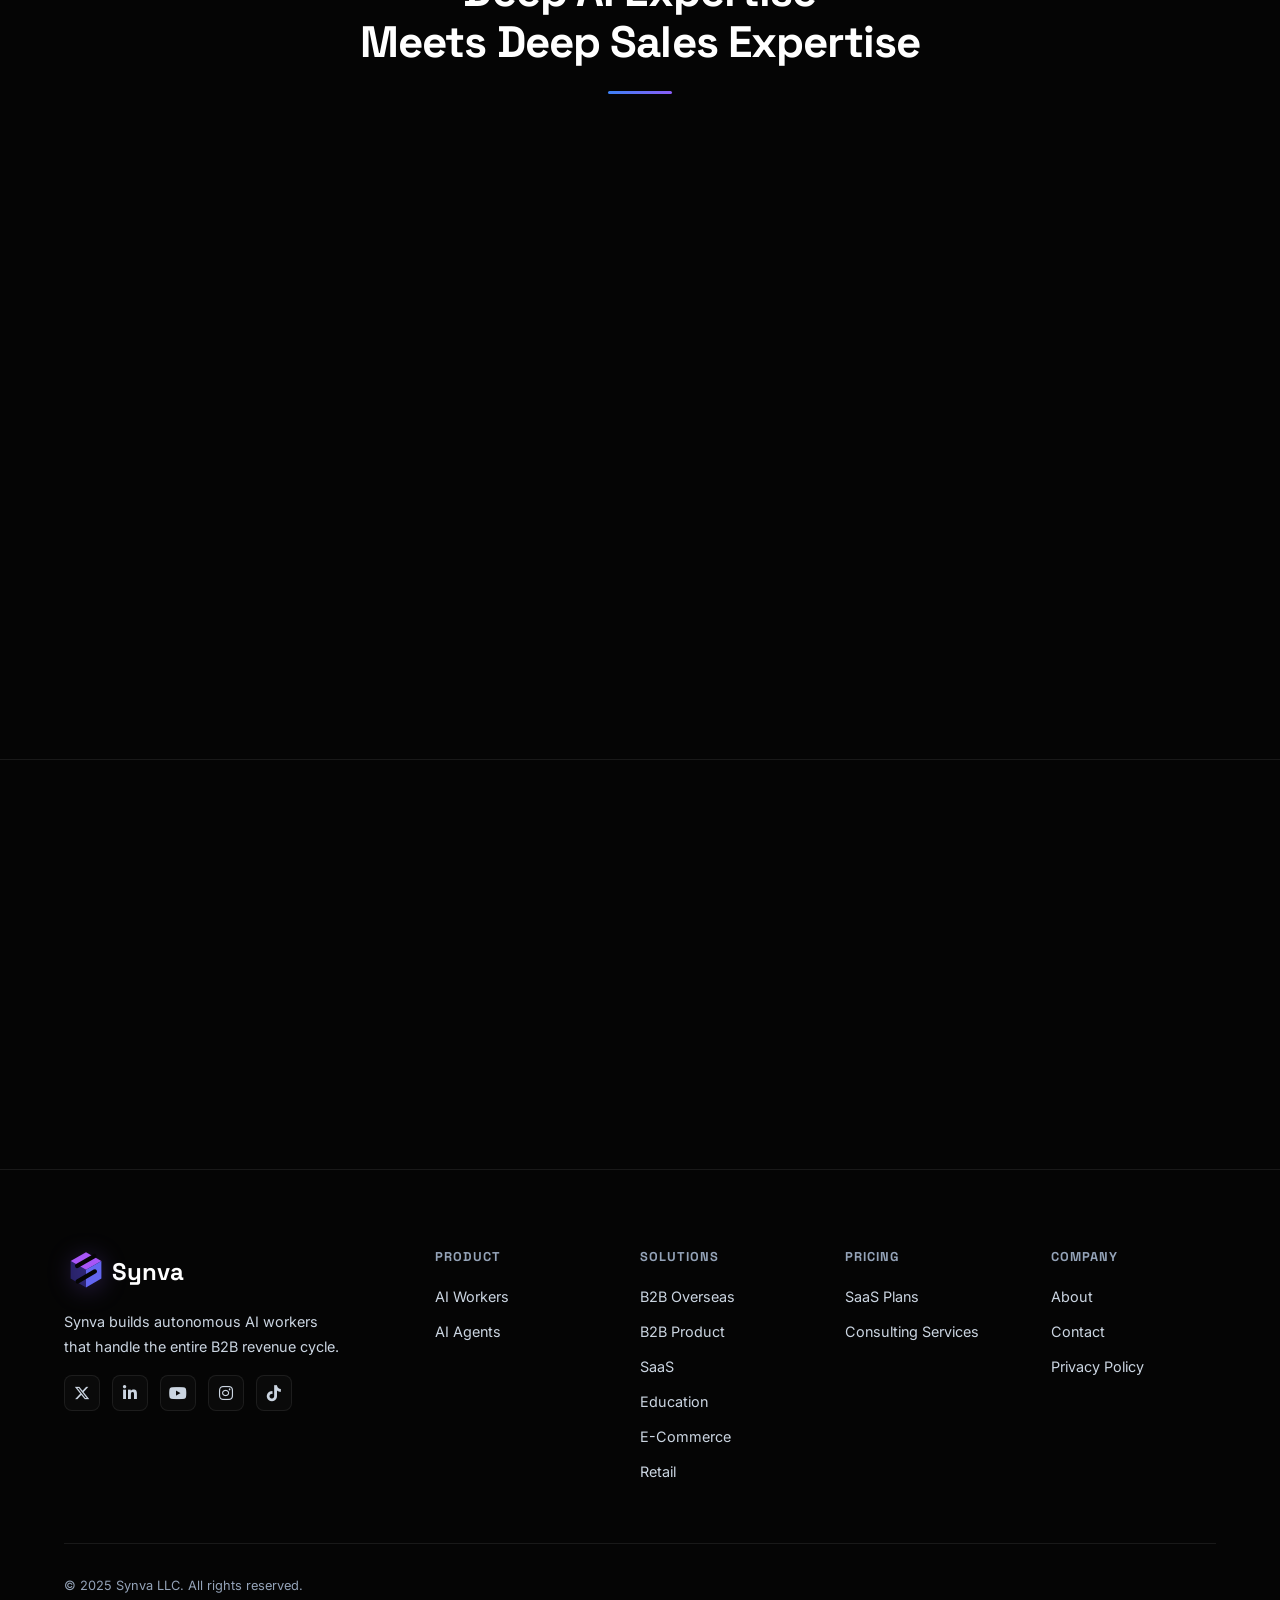
==== commit 37ae0a3e: "feat(branding): Upgrade Synva logo to 44x44 Deep Indigo geometric variant and strip .ai suffix" ====
--- a/about.html
+++ b/about.html
@@ -39,7 +39,16 @@
   <!-- ===== Header ===== -->
   <header class="header">
     <div class="header__inner">
-      <a href="index.html" class="header__logo"><div class="header__logo-icon">S</div>Synva.ai</a>
+      <a href="index.html" class="header__logo">
+        <svg width="44" height="44" viewBox="0 0 40 40" fill="none" xmlns="http://www.w3.org/2000/svg" style="filter: drop-shadow(0 4px 12px rgba(139, 92, 246, 0.3));">
+          <path d="M 20 2 L 34 10 L 20 18 L 6 10 Z" fill="#a855f7" />
+          <path d="M 34 10 L 34 26 L 20 34 L 20 18 Z" fill="#6366f1" />
+          <path d="M 6 10 L 20 18 L 20 34 L 6 26 Z" fill="rgba(79, 70, 229, 0.4)" />
+          <path d="M 12 14.5 L 27.5 5.5" stroke="#050505" stroke-width="4" stroke-linecap="round"/>
+          <path d="M 28 19.5 L 12.5 28.5" stroke="#050505" stroke-width="4" stroke-linecap="round"/>
+        </svg>
+        Synva
+      </a>
       <nav class="header__nav">
         <a href="product.html">AI Workers</a>
         <a href="agents.html">AI Agents</a>
@@ -52,6 +61,15 @@
       <button class="header__mobile-btn" aria-label="Toggle Menu"><span></span><span></span><span></span></button>
     </div>
   </header>
+
+  <!-- ===== Hero ===== -->
+  <section class="hero" style="padding-bottom: 48px;">
+    <div class="hero__bg"></div>
+    <div class="container text-center">
+      <h1 class="hero__title">Bringing <span class="text-gradient">Human Value</span><br>Back to B2B Sales</h1>
+      <p class="hero__subtitle" style="color: #cbd5e1;">We free humans from repetitive tasks so they can focus on building trust and strategy.</p>
+    </div>
+  </section>
 
   <!-- ===== Values (3 items) ===== -->
   <section class="section section--alt">
@@ -68,8 +86,8 @@
             <img src="images/about/01%20About%20US.webp" alt="Battle-Tested" style="width: 100%; aspect-ratio: 4/3; object-fit: cover; display: block;">
           </div>
           <div class="card__body" style="padding: 32px 24px;">
-            <h4 class="card__title" style="margin-bottom: 12px; font-size: 1.25rem;">Battle-Tested</h4>
-            <p class="card__desc">Every AI agent is trained on real B2B sales playbooks — not theory. Our models learn from actual winning strategies and proven SOPs.</p>
+            <h4 class="card__title" style="margin-bottom: 12px; font-size: 1.25rem; color: #60a5fa;">Battle-Tested</h4>
+            <p class="card__desc" style="color: #cbd5e1; font-size: 1.05rem;">Every AI agent is trained on real B2B sales playbooks — not theory. Our models learn from actual winning strategies and proven SOPs.</p>
           </div>
         </div>
         <!-- 02 -->
@@ -78,8 +96,8 @@
             <img src="images/about/02%20About%20US.webp" alt="Results-Driven" style="width: 100%; aspect-ratio: 4/3; object-fit: cover; display: block;">
           </div>
           <div class="card__body" style="padding: 32px 24px;">
-            <h4 class="card__title" style="margin-bottom: 12px; font-size: 1.25rem;">Results-Driven</h4>
-            <p class="card__desc">We don't talk about vague 'AI capabilities.' We focus on the metrics that matter — pipeline velocity, conversion rate, and NDR.</p>
+            <h4 class="card__title" style="margin-bottom: 12px; font-size: 1.25rem; color: #c084fc;">Results-Driven</h4>
+            <p class="card__desc" style="color: #cbd5e1; font-size: 1.05rem;">We don't talk about vague 'AI capabilities.' We focus on the metrics that matter — pipeline velocity, conversion rate, and NDR.</p>
           </div>
         </div>
         <!-- 03 -->
@@ -88,8 +106,8 @@
             <img src="images/about/03%20About%20US.webp" alt="Continuously Evolving" style="width: 100%; aspect-ratio: 4/3; object-fit: cover; display: block;">
           </div>
           <div class="card__body" style="padding: 32px 24px;">
-            <h4 class="card__title" style="margin-bottom: 12px; font-size: 1.25rem;">Continuously Evolving</h4>
-            <p class="card__desc">Your AI workers have memory and learning capabilities. They get smarter and more effective as your business data accumulates over time.</p>
+            <h4 class="card__title" style="margin-bottom: 12px; font-size: 1.25rem; color: #f472b6;">Continuously Evolving</h4>
+            <p class="card__desc" style="color: #cbd5e1; font-size: 1.05rem;">Your AI workers have memory and learning capabilities. They get smarter and more effective as your business data accumulates over time.</p>
           </div>
         </div>
       </div>
@@ -112,7 +130,7 @@
           </div>
           <div class="card__body" style="padding: 32px 24px;">
             <h4 class="card__title" style="margin-bottom: 12px; font-size: 1.25rem; display: flex; align-items: center; gap: 8px;"><i class="fas fa-code" style="color: var(--color-blue);"></i> Tech DNA</h4>
-            <p class="card__desc">Our AI team comes from top-tier tech companies, specializing in NLP, LLM development, and multi-agent orchestration. They make sure our AI workers are smart and stable.</p>
+            <p class="card__desc" style="color: #cbd5e1; font-size: 1.05rem;">Our AI team comes from top-tier tech companies, specializing in NLP, LLM development, and multi-agent orchestration. They make sure our AI workers are smart and stable.</p>
           </div>
         </div>
         <!-- 05 -->
@@ -122,7 +140,7 @@
           </div>
           <div class="card__body" style="padding: 32px 24px;">
             <h4 class="card__title" style="margin-bottom: 12px; font-size: 1.25rem; display: flex; align-items: center; gap: 8px;"><i class="fas fa-briefcase" style="color: var(--color-yellow);"></i> Business DNA</h4>
-            <p class="card__desc">10+ years of B2B sales leadership, SOP design, and content marketing expertise. They deeply understand enterprise pain points and ensure our product delivers value.</p>
+            <p class="card__desc" style="color: #cbd5e1; font-size: 1.05rem;">10+ years of B2B sales leadership, SOP design, and content marketing expertise. They deeply understand enterprise pain points and ensure our product delivers value.</p>
           </div>
         </div>
       </div>
@@ -145,7 +163,16 @@
     <div class="container">
       <div class="footer__grid">
         <div class="footer__brand">
-          <a href="index.html" class="header__logo" style="margin-bottom: 8px;"><div class="header__logo-icon">S</div>Synva.ai</a>
+          <a href="index.html" class="header__logo" style="margin-bottom: 8px;">
+        <svg width="44" height="44" viewBox="0 0 40 40" fill="none" xmlns="http://www.w3.org/2000/svg" style="filter: drop-shadow(0 4px 12px rgba(139, 92, 246, 0.3));">
+          <path d="M 20 2 L 34 10 L 20 18 L 6 10 Z" fill="#a855f7" />
+          <path d="M 34 10 L 34 26 L 20 34 L 20 18 Z" fill="#6366f1" />
+          <path d="M 6 10 L 20 18 L 20 34 L 6 26 Z" fill="rgba(79, 70, 229, 0.4)" />
+          <path d="M 12 14.5 L 27.5 5.5" stroke="#050505" stroke-width="4" stroke-linecap="round"/>
+          <path d="M 28 19.5 L 12.5 28.5" stroke="#050505" stroke-width="4" stroke-linecap="round"/>
+        </svg>
+        Synva
+      </a>
           <p>Synva builds autonomous AI workers that handle the entire B2B revenue cycle.</p>
           <div style="display: flex; gap: 12px; margin-top: 16px;">
             <a href="#" target="_blank" aria-label="X" style="width: 36px; height: 36px; border-radius: 8px; background: var(--color-bg-alt); border: 1px solid var(--color-border); display: flex; align-items: center; justify-content: center; color: var(--color-text-secondary); transition: var(--transition-base);"><i class="fab fa-x-twitter"></i></a>
--- a/css/style.css
+++ b/css/style.css
@@ -14,8 +14,8 @@
   --color-bg-card: #111111;
   --color-bg-elevated: #1a1a1a;
   --color-text: #ffffff;
-  --color-text-secondary: #a1a1aa;
-  --color-text-muted: #71717a;
+  --color-text-secondary: #cbd5e1;
+  --color-text-muted: #94a3b8;
   --color-border: rgba(255, 255, 255, 0.08);
   --color-border-hover: rgba(255, 255, 255, 0.15);
 
@@ -190,7 +190,7 @@
   color: var(--color-text);
   display: flex;
   align-items: center;
-  gap: 10px;
+  gap: 4px;
 }
 
 .header__logo-icon {
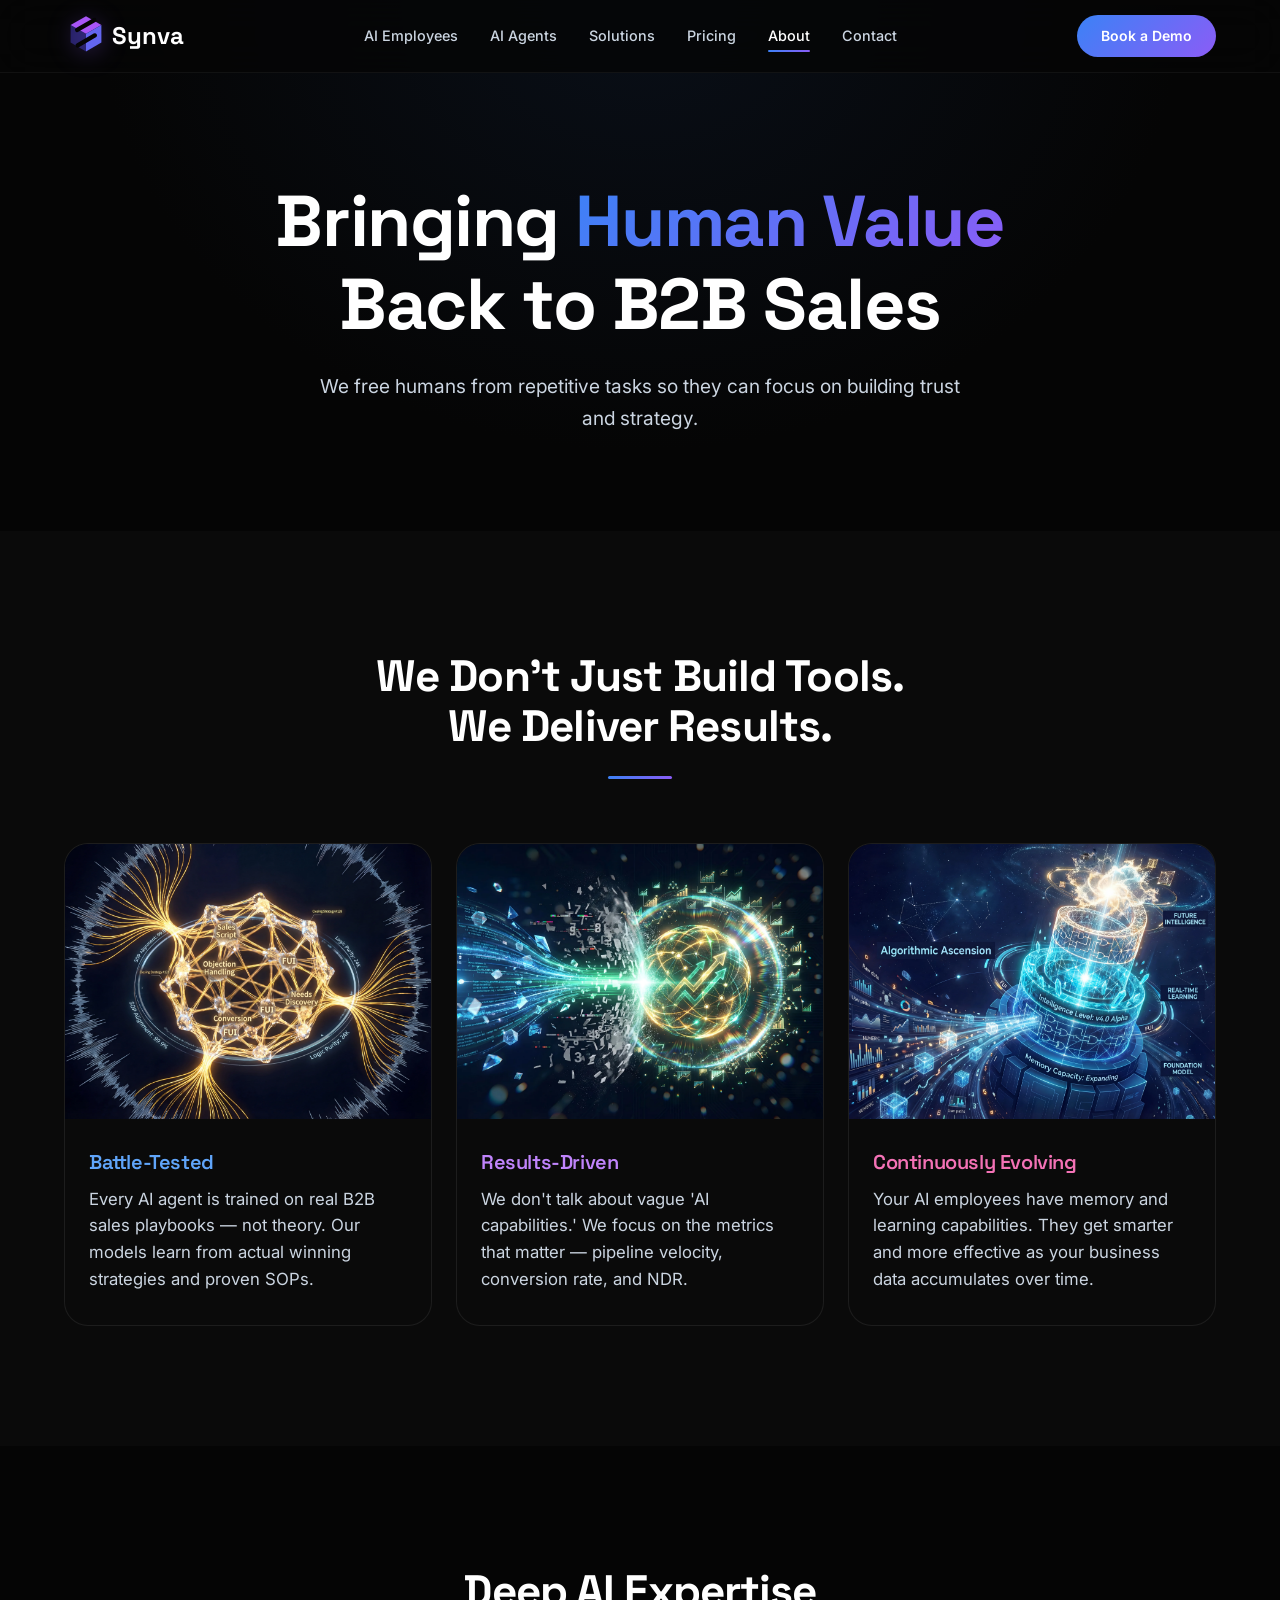
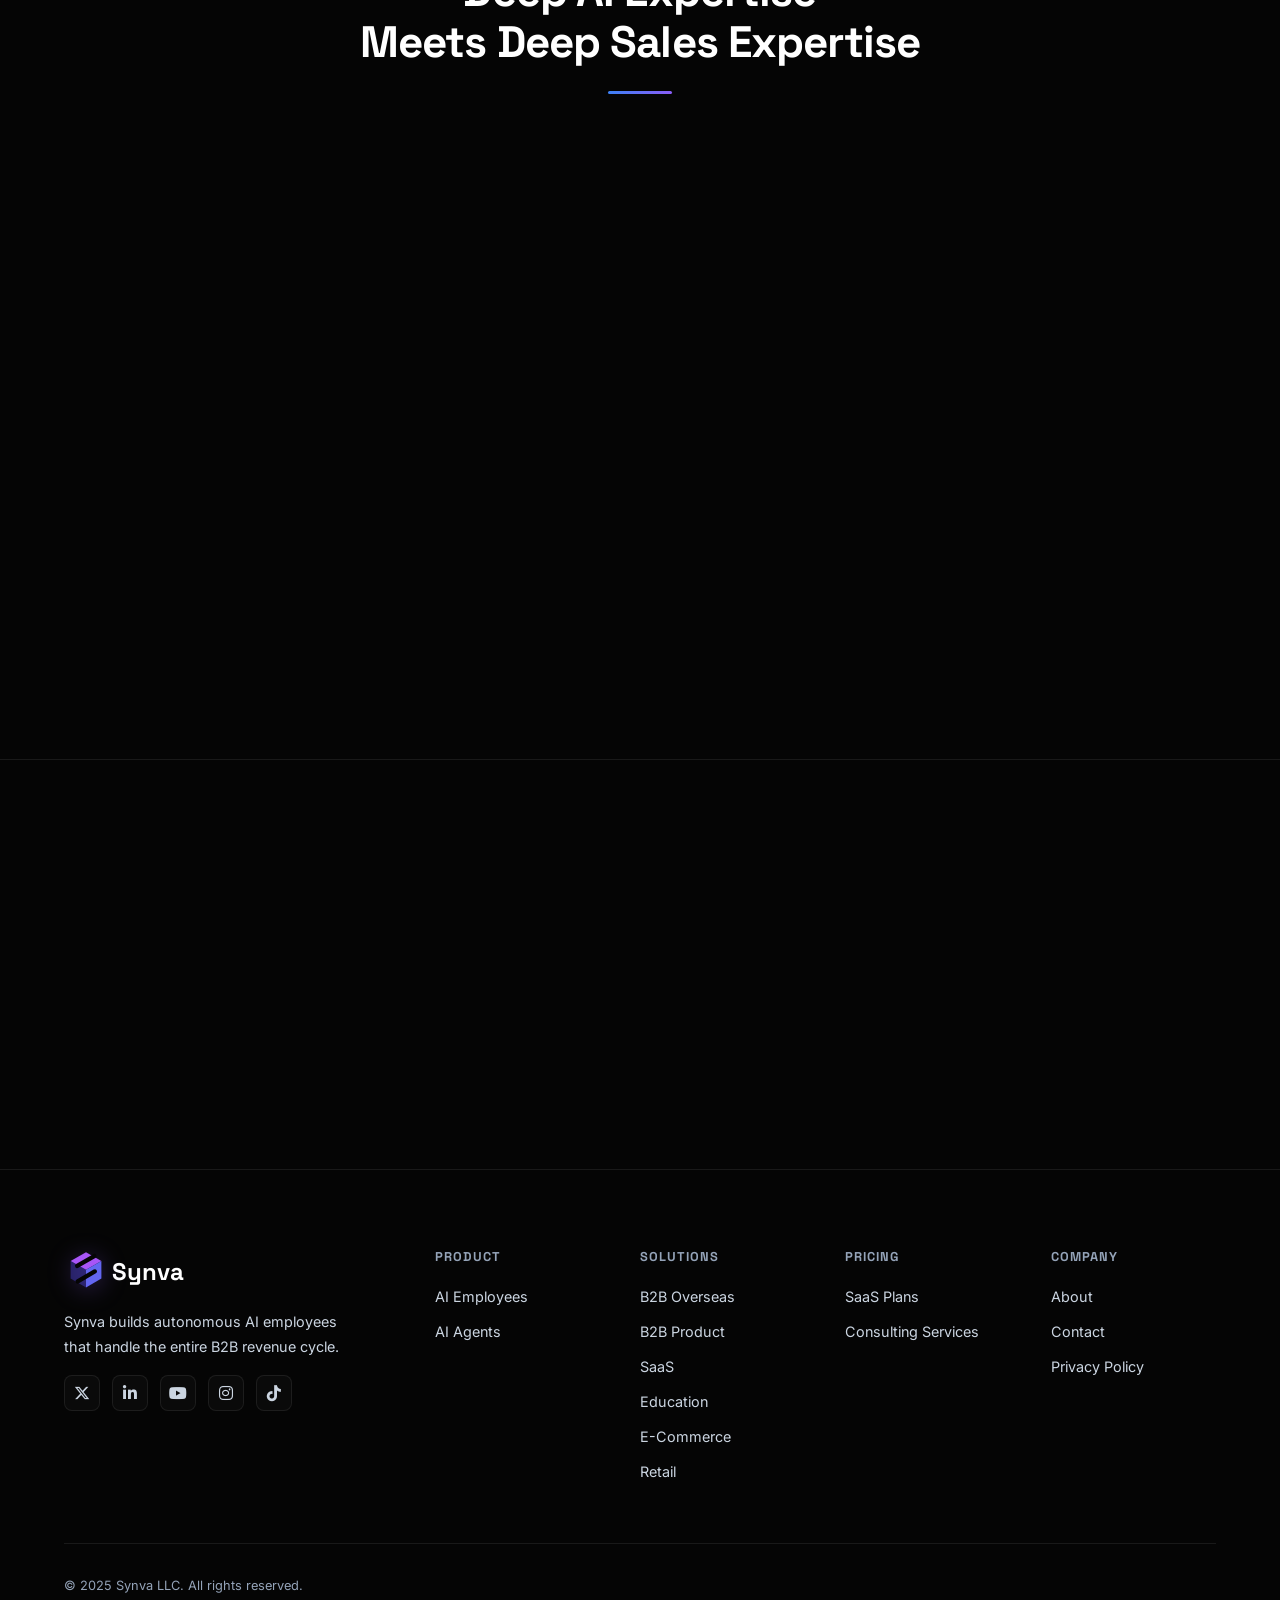
==== commit 517d4178: "Rename AI Worker copy to AI Employee" ====
--- a/about.html
+++ b/about.html
@@ -50,7 +50,7 @@
         Synva
       </a>
       <nav class="header__nav">
-        <a href="product.html">AI Workers</a>
+        <a href="product.html">AI Employees</a>
         <a href="agents.html">AI Agents</a>
         <a href="solutions.html">Solutions</a>
         <a href="pricing.html">Pricing</a>
@@ -107,7 +107,7 @@
           </div>
           <div class="card__body" style="padding: 32px 24px;">
             <h4 class="card__title" style="margin-bottom: 12px; font-size: 1.25rem; color: #f472b6;">Continuously Evolving</h4>
-            <p class="card__desc" style="color: #cbd5e1; font-size: 1.05rem;">Your AI workers have memory and learning capabilities. They get smarter and more effective as your business data accumulates over time.</p>
+            <p class="card__desc" style="color: #cbd5e1; font-size: 1.05rem;">Your AI employees have memory and learning capabilities. They get smarter and more effective as your business data accumulates over time.</p>
           </div>
         </div>
       </div>
@@ -130,7 +130,7 @@
           </div>
           <div class="card__body" style="padding: 32px 24px;">
             <h4 class="card__title" style="margin-bottom: 12px; font-size: 1.25rem; display: flex; align-items: center; gap: 8px;"><i class="fas fa-code" style="color: var(--color-blue);"></i> Tech DNA</h4>
-            <p class="card__desc" style="color: #cbd5e1; font-size: 1.05rem;">Our AI team comes from top-tier tech companies, specializing in NLP, LLM development, and multi-agent orchestration. They make sure our AI workers are smart and stable.</p>
+            <p class="card__desc" style="color: #cbd5e1; font-size: 1.05rem;">Our AI team comes from top-tier tech companies, specializing in NLP, LLM development, and multi-agent orchestration. They make sure our AI employees are smart and stable.</p>
           </div>
         </div>
         <!-- 05 -->
@@ -151,7 +151,7 @@
   <section class="section section--border-top text-center" style="padding-top: 60px;">
     <div class="container reveal">
       <h2 style="margin-bottom: 16px;">Ready to Transform Your Sales Process?</h2>
-      <p style="margin-bottom: 40px; max-width: 520px; margin-left: auto; margin-right: auto;">Try our AI Workers and let our experts design a custom implementation plan for your business.</p>
+      <p style="margin-bottom: 40px; max-width: 520px; margin-left: auto; margin-right: auto;">Try our AI Employees and let our experts design a custom implementation plan for your business.</p>
       <div class="hero__actions">
         <a href="contact.html" class="btn btn--primary btn--lg"><i class="fas fa-robot" style="margin-right: 8px;"></i> Book a Demo</a>
         <a href="pricing.html" class="btn btn--secondary btn--lg">View Pricing</a>
@@ -173,7 +173,7 @@
         </svg>
         Synva
       </a>
-          <p>Synva builds autonomous AI workers that handle the entire B2B revenue cycle.</p>
+          <p>Synva builds autonomous AI employees that handle the entire B2B revenue cycle.</p>
           <div style="display: flex; gap: 12px; margin-top: 16px;">
             <a href="#" target="_blank" aria-label="X" style="width: 36px; height: 36px; border-radius: 8px; background: var(--color-bg-alt); border: 1px solid var(--color-border); display: flex; align-items: center; justify-content: center; color: var(--color-text-secondary); transition: var(--transition-base);"><i class="fab fa-x-twitter"></i></a>
             <a href="#" target="_blank" aria-label="LinkedIn" style="width: 36px; height: 36px; border-radius: 8px; background: var(--color-bg-alt); border: 1px solid var(--color-border); display: flex; align-items: center; justify-content: center; color: var(--color-text-secondary); transition: var(--transition-base);"><i class="fab fa-linkedin-in"></i></a>
@@ -182,7 +182,7 @@
             <a href="#" target="_blank" aria-label="TikTok" style="width: 36px; height: 36px; border-radius: 8px; background: var(--color-bg-alt); border: 1px solid var(--color-border); display: flex; align-items: center; justify-content: center; color: var(--color-text-secondary); transition: var(--transition-base);"><i class="fab fa-tiktok"></i></a>
           </div>
         </div>
-        <div><h4 class="footer__heading">Product</h4><div class="footer__links"><a href="product.html">AI Workers</a><a href="agents.html">AI Agents</a></div></div>
+        <div><h4 class="footer__heading">Product</h4><div class="footer__links"><a href="product.html">AI Employees</a><a href="agents.html">AI Agents</a></div></div>
         <div><h4 class="footer__heading">Solutions</h4><div class="footer__links"><a href="solutions.html#b2b-overseas">B2B Overseas</a><a href="solutions.html#b2b-industrial">B2B Product</a><a href="solutions.html#saas">SaaS</a><a href="solutions.html#education">Education</a><a href="solutions.html#ecommerce">E-Commerce</a><a href="solutions.html#retail">Retail</a></div></div>
         <div><h4 class="footer__heading">Pricing</h4><div class="footer__links"><a href="pricing.html">SaaS Plans</a><a href="pricing.html">Consulting Services</a></div></div>
         <div><h4 class="footer__heading">Company</h4><div class="footer__links"><a href="about.html">About</a><a href="contact.html">Contact</a><a href="privacy.html">Privacy Policy</a></div></div>
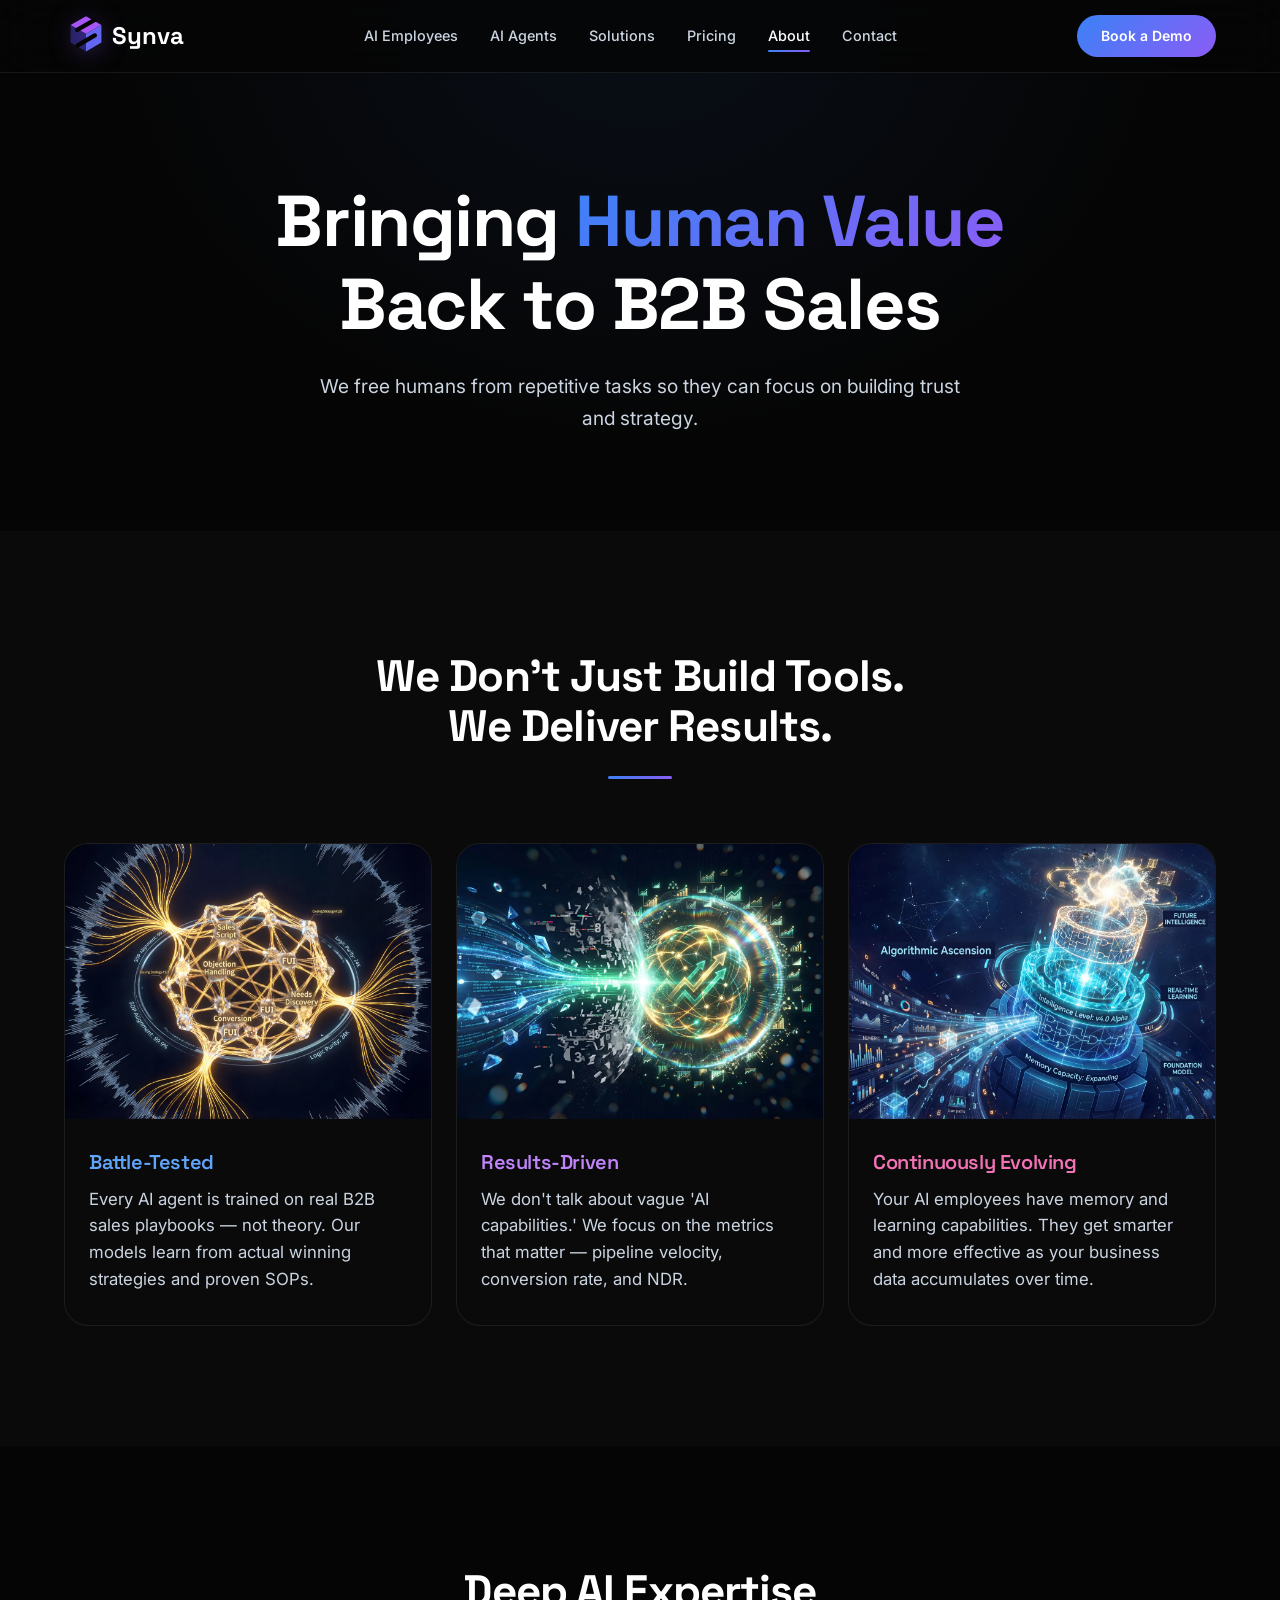
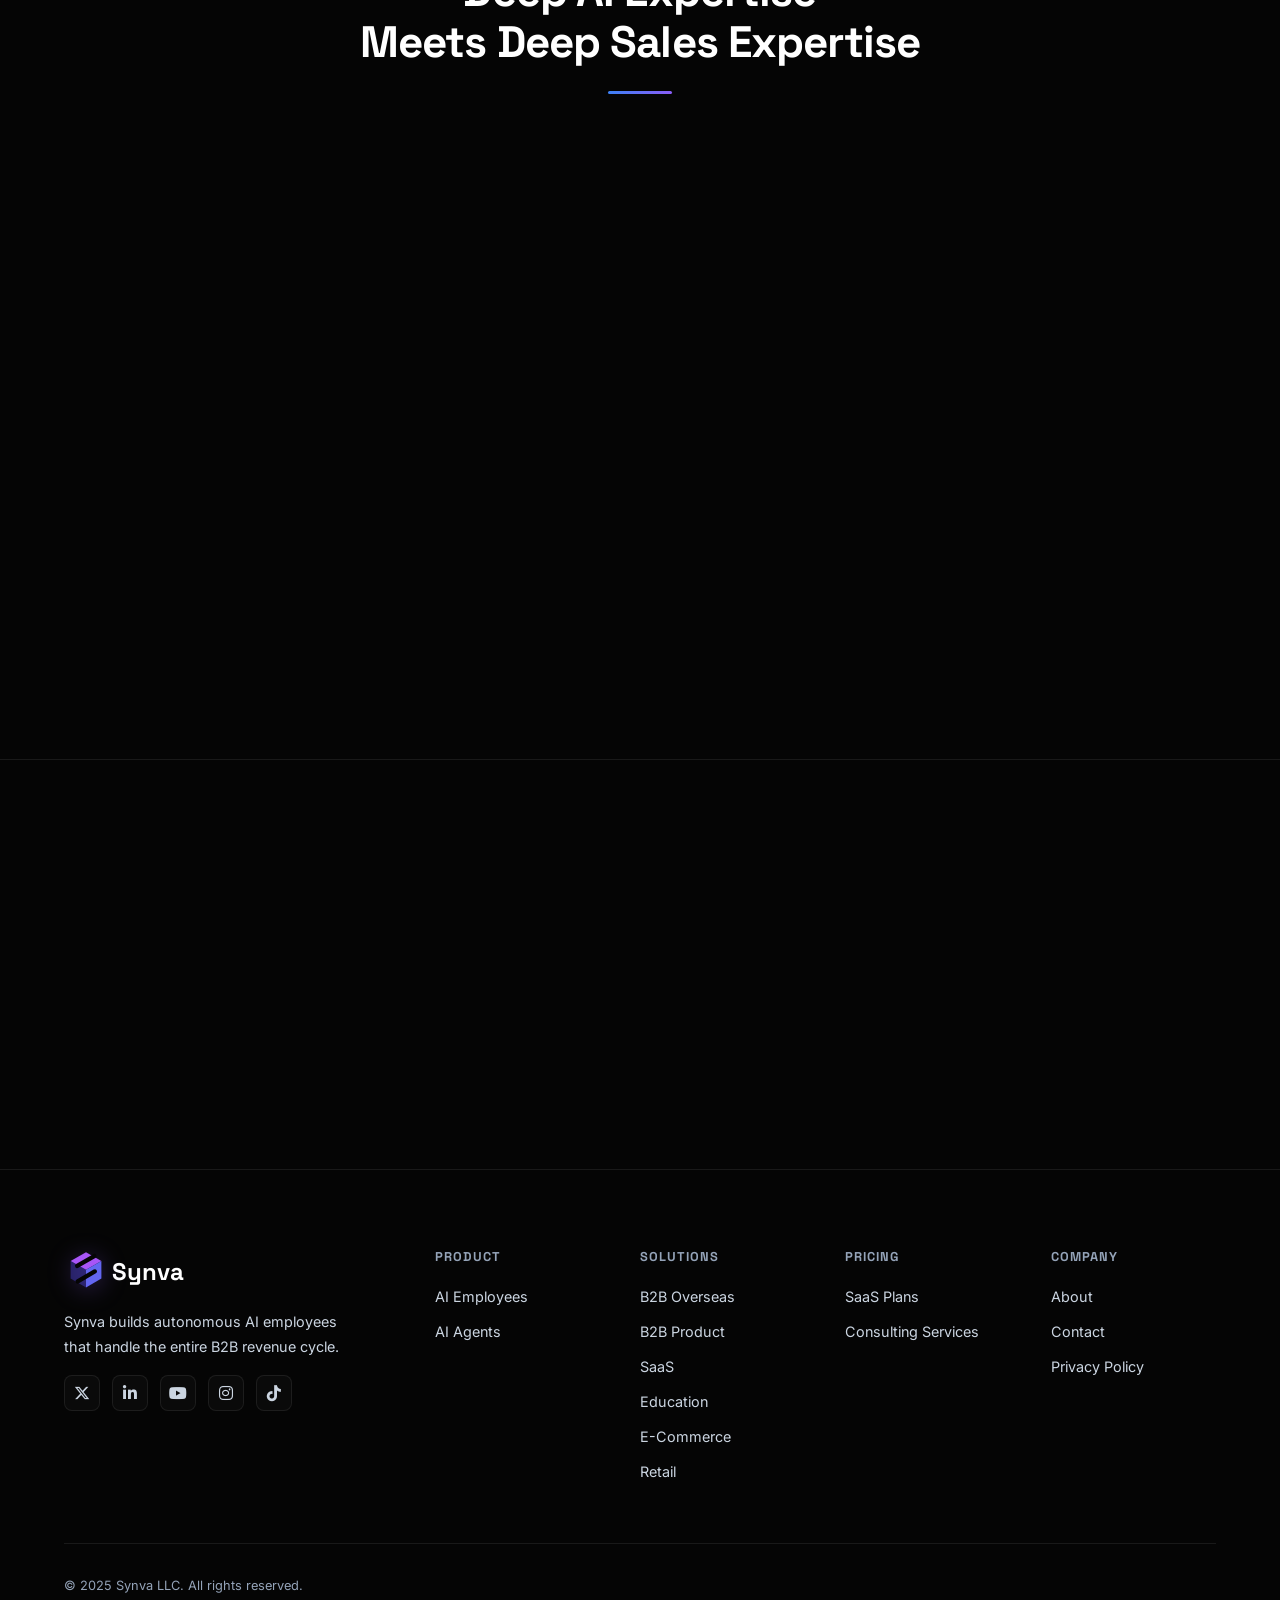
==== commit cbf8f1ef: "perf: optimize homepage loading path" ====
--- a/about.html
+++ b/about.html
@@ -6,6 +6,10 @@
   <title>About — Bringing Human Value Back to B2B Sales | Synva.ai</title>
   <meta name="description" content="Synva was built by AI engineers and B2B sales veterans with one mission: free humans from repetitive sales tasks so they can focus on building trust and strategy.">
   <link rel="icon" href="favicon.ico">
+  <link rel="preconnect" href="https://fonts.googleapis.com">
+  <link rel="preconnect" href="https://fonts.gstatic.com" crossorigin>
+  <link rel="preload" as="style" href="https://fonts.googleapis.com/css2?family=Inter:wght@300;400;500;600;700;800;900&family=Space+Grotesk:wght@400;500;600;700&display=swap">
+  <link rel="stylesheet" href="https://fonts.googleapis.com/css2?family=Inter:wght@300;400;500;600;700;800;900&family=Space+Grotesk:wght@400;500;600;700&display=swap">
   <link rel="stylesheet" href="css/style.css">
   <link rel="stylesheet" href="https://cdnjs.cloudflare.com/ajax/libs/font-awesome/6.5.1/css/all.min.css">
   <style>
--- a/css/style.css
+++ b/css/style.css
@@ -2,9 +2,6 @@
    Agent.AI — English Static Site
    Design System & Global Styles
    ================================================================ */
-
-/* --- Google Fonts --- */
-@import url('https://fonts.googleapis.com/css2?family=Inter:wght@300;400;500;600;700;800;900&family=Space+Grotesk:wght@400;500;600;700&display=swap');
 
 /* --- CSS Custom Properties --- */
 :root {
@@ -155,6 +152,11 @@
   border-top: 1px solid var(--color-border);
 }
 
+.section--deferred {
+  content-visibility: auto;
+  contain-intrinsic-size: 1px 1200px;
+}
+
 .text-center {
   text-align: center;
 }
@@ -173,6 +175,11 @@
   transition: var(--transition-base);
 }
 
+.header.header--scrolled {
+  border-bottom-color: rgba(255, 255, 255, 0.1);
+  background: rgba(5, 5, 5, 0.95);
+}
+
 .header__inner {
   max-width: var(--max-width);
   margin: 0 auto;
@@ -1094,6 +1101,18 @@
 
 .contact-bar__item i {
   color: var(--color-blue);
+}
+
+@media (prefers-reduced-motion: reduce) {
+  html {
+    scroll-behavior: auto;
+  }
+
+  .reveal {
+    opacity: 1;
+    transform: none;
+    transition: none;
+  }
 }
 
 .contact-bar__divider {
